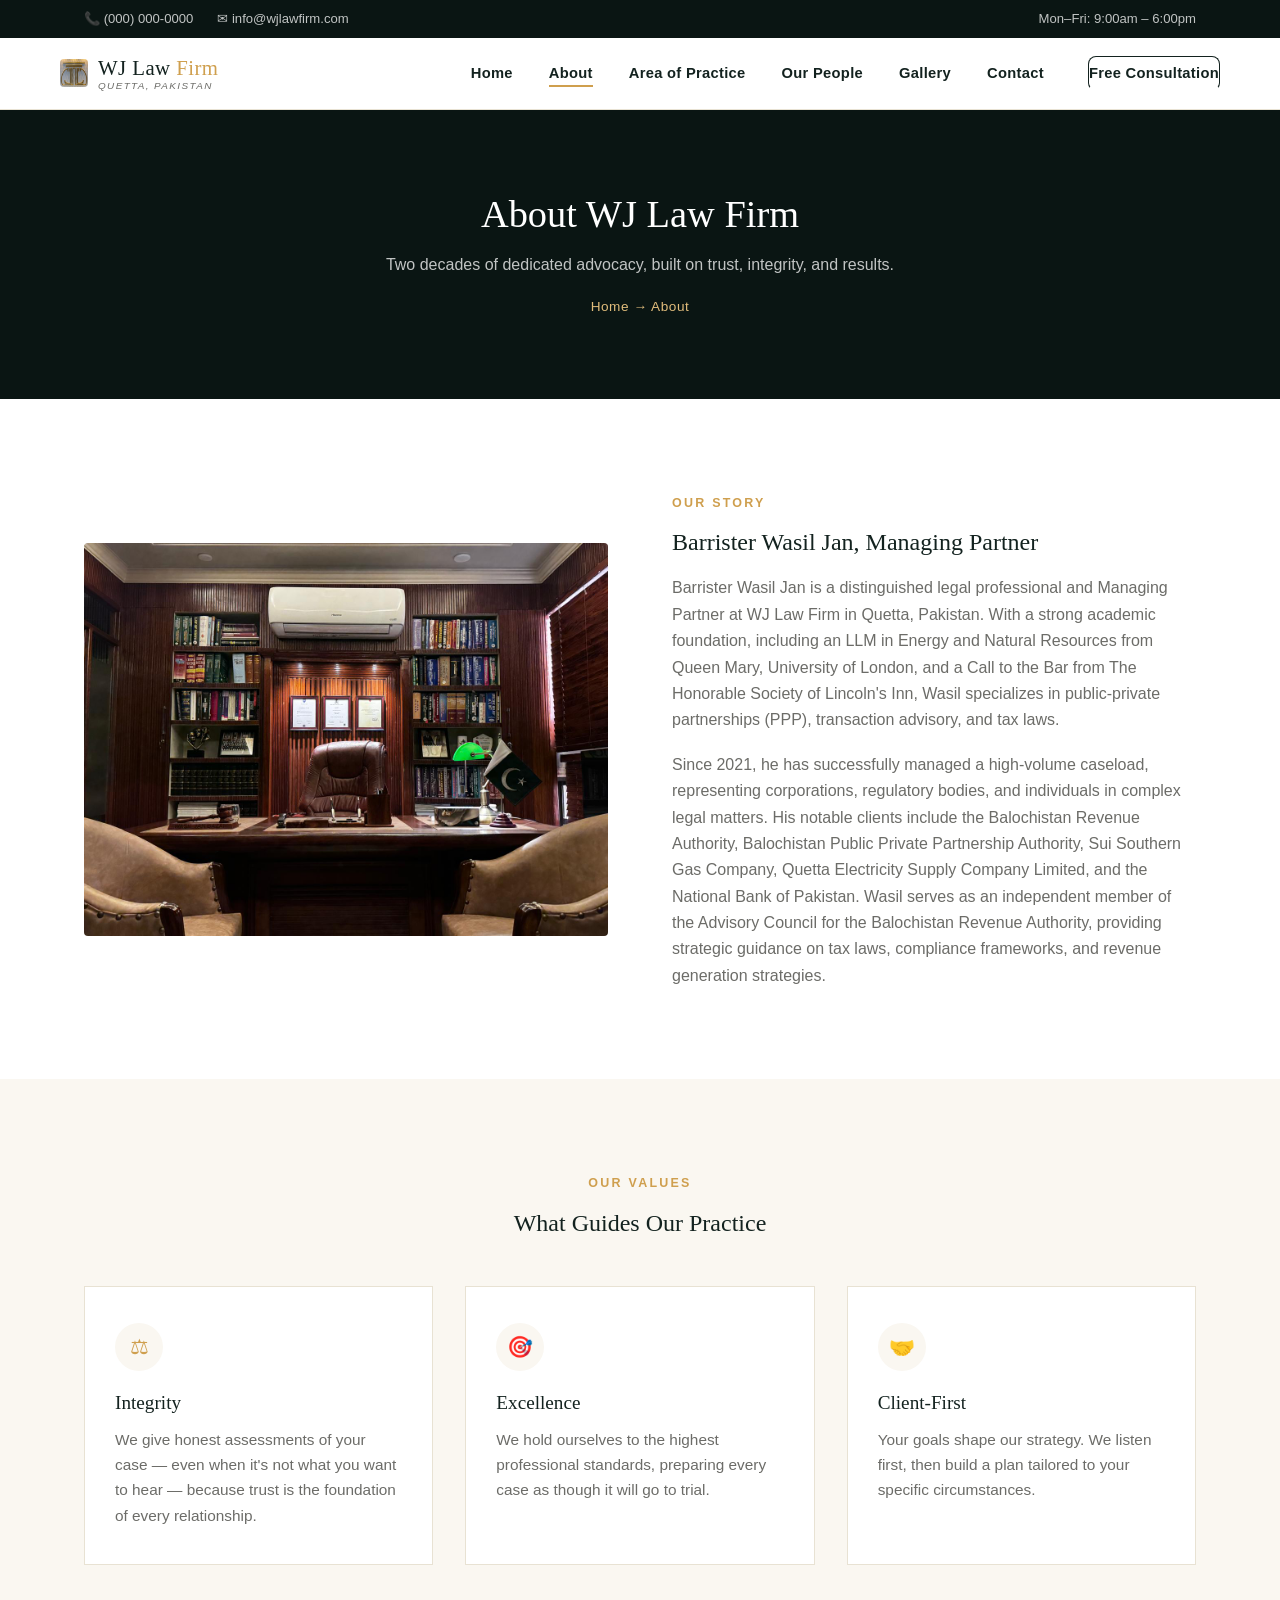
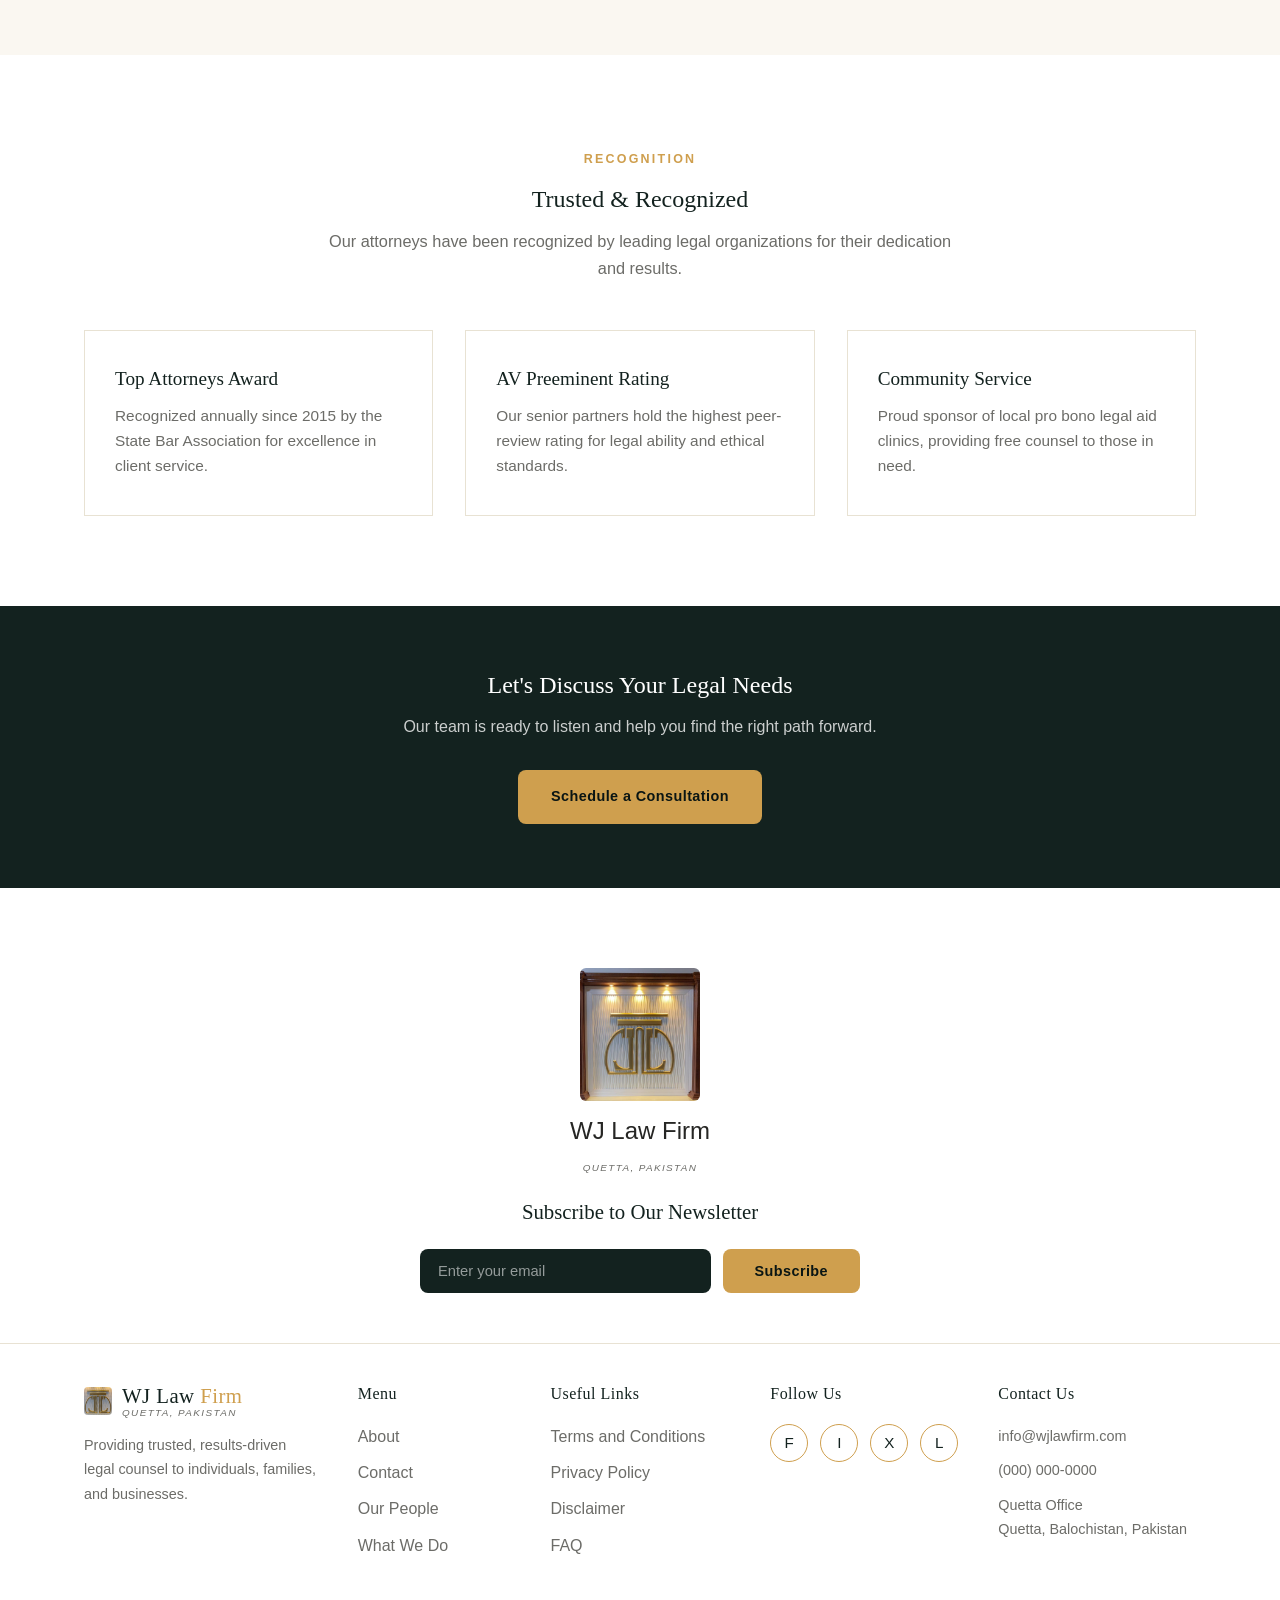
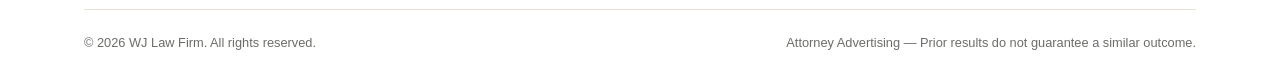
==== about.html @ 024062db "Restructure site into Home, Area of Practice, Our People, About, Contact, Gallery Renames practice-a" ====
<!DOCTYPE html>
<html lang="en">
<head>
<meta charset="UTF-8">
<meta name="viewport" content="width=device-width, initial-scale=1.0">
<title>About Us | WJ Law Firm</title>
<meta name="description" content="Learn about WJ Law Firm's history, mission, and the values that guide our legal practice.">
<link rel="stylesheet" href="css/styles.css">
</head>
<body>

<div class="topbar">
  <div class="container">
    <div class="topbar-contact">
      <a href="tel:+10000000000">&#128222; (000) 000-0000</a>
      <a href="mailto:info@wjlawfirm.com">&#9993; info@wjlawfirm.com</a>
    </div>
    <div>Mon&ndash;Fri: 9:00am &ndash; 6:00pm</div>
  </div>
</div>

<header class="site-header">
  <nav class="nav container">
    <a href="index.html" class="logo"><img src="images/logo-mark.jpg" alt="WJ Law Firm" class="logo-icon" style="border-radius:4px;object-fit:cover;"><span class="logo-text"><span class="logo-name">WJ Law<span class="accent"> Firm</span></span><span class="logo-tagline">Quetta, Pakistan</span></span></a>
    <ul class="nav-links">
      <li><a href="index.html">Home</a></li>
      <li><a href="about.html" class="active">About</a></li>
      <li><a href="area-of-practice.html">Area of Practice</a></li>
      <li><a href="our-people.html">Our People</a></li>
      <li><a href="gallery.html">Gallery</a></li>
      <li><a href="contact.html">Contact</a></li>
      <li class="nav-cta"><a href="contact.html" class="btn btn-outline-dark">Free Consultation</a></li>
    </ul>
    <button class="nav-toggle" aria-label="Toggle navigation">
      <span></span><span></span><span></span>
    </button>
  </nav>
</header>

<section class="page-hero">
  <div class="container">
    <h1>About WJ Law Firm</h1>
    <p>Two decades of dedicated advocacy, built on trust, integrity, and results.</p>
    <div class="breadcrumb">Home &rarr; About</div>
  </div>
</section>

<section class="section">
  <div class="container split">
    <div>
      <img src="images/office.jpg" alt="WJ Law Firm office" style="width:100%;aspect-ratio:4/3;object-fit:cover;border-radius:4px;">
    </div>
    <div>
      <span class="eyebrow">Our Story</span>
      <h2>Barrister Wasil Jan, Managing Partner</h2>
      <p style="margin: 18px 0; color: var(--color-text-light);">
        Barrister Wasil Jan is a distinguished legal professional and Managing Partner at WJ Law Firm
        in Quetta, Pakistan. With a strong academic foundation, including an LLM in Energy and Natural
        Resources from Queen Mary, University of London, and a Call to the Bar from The Honorable Society
        of Lincoln's Inn, Wasil specializes in public-private partnerships (PPP), transaction advisory,
        and tax laws.
      </p>
      <p style="color: var(--color-text-light);">
        Since 2021, he has successfully managed a high-volume caseload, representing corporations,
        regulatory bodies, and individuals in complex legal matters. His notable clients include the
        Balochistan Revenue Authority, Balochistan Public Private Partnership Authority, Sui Southern
        Gas Company, Quetta Electricity Supply Company Limited, and the National Bank of Pakistan.
        Wasil serves as an independent member of the Advisory Council for the Balochistan Revenue
        Authority, providing strategic guidance on tax laws, compliance frameworks, and revenue
        generation strategies.
      </p>
    </div>
  </div>
</section>

<section class="section section-alt">
  <div class="container">
    <div class="section-header center">
      <span class="eyebrow">Our Values</span>
      <h2>What Guides Our Practice</h2>
    </div>
    <div class="grid grid-3">
      <div class="card">
        <div class="icon">&#9878;</div>
        <h3>Integrity</h3>
        <p>We give honest assessments of your case &mdash; even when it's not what you want to hear &mdash; because trust is the foundation of every relationship.</p>
      </div>
      <div class="card">
        <div class="icon">&#127919;</div>
        <h3>Excellence</h3>
        <p>We hold ourselves to the highest professional standards, preparing every case as though it will go to trial.</p>
      </div>
      <div class="card">
        <div class="icon">&#129309;</div>
        <h3>Client-First</h3>
        <p>Your goals shape our strategy. We listen first, then build a plan tailored to your specific circumstances.</p>
      </div>
    </div>
  </div>
</section>

<section class="section">
  <div class="container">
    <div class="section-header center">
      <span class="eyebrow">Recognition</span>
      <h2>Trusted &amp; Recognized</h2>
      <p>Our attorneys have been recognized by leading legal organizations for their dedication and results.</p>
    </div>
    <div class="grid grid-3">
      <div class="card">
        <h3>Top Attorneys Award</h3>
        <p>Recognized annually since 2015 by the State Bar Association for excellence in client service.</p>
      </div>
      <div class="card">
        <h3>AV Preeminent Rating</h3>
        <p>Our senior partners hold the highest peer-review rating for legal ability and ethical standards.</p>
      </div>
      <div class="card">
        <h3>Community Service</h3>
        <p>Proud sponsor of local pro bono legal aid clinics, providing free counsel to those in need.</p>
      </div>
    </div>
  </div>
</section>

<section class="cta-banner">
  <div class="container">
    <h2>Let's Discuss Your Legal Needs</h2>
    <p>Our team is ready to listen and help you find the right path forward.</p>
    <a href="contact.html" class="btn btn-primary">Schedule a Consultation</a>
  </div>
</section>

<section class="footer-newsletter">
  <div class="container">
    <div class="logo-lg">
      <img src="images/logo-full.jpg" alt="WJ Law Firm" style="width:120px;height:auto;border-radius:6px;">
      <span class="logo-name" style="font-size:1.5rem;">WJ Law<span class="accent"> Firm</span></span>
      <span class="logo-tagline">Quetta, Pakistan</span>
    </div>
    <h3>Subscribe to Our Newsletter</h3>
    <form class="newsletter-form">
      <input type="email" placeholder="Enter your email" required>
      <button type="submit" class="btn btn-primary">Subscribe</button>
    </form>
  </div>
</section>

<footer class="site-footer">
  <div class="container">
    <div class="footer-grid">
      <div>
        <a href="index.html" class="logo"><img src="images/logo-mark.jpg" alt="WJ Law Firm" class="logo-icon" style="border-radius:4px;object-fit:cover;"><span class="logo-text"><span class="logo-name">WJ Law<span class="accent"> Firm</span></span><span class="logo-tagline">Quetta, Pakistan</span></span></a>
        <p>Providing trusted, results-driven legal counsel to individuals, families, and businesses.</p>
      </div>
      <div>
        <h4>Menu</h4>
        <ul>
          <li><a href="about.html">About</a></li>
          <li><a href="contact.html">Contact</a></li>
          <li><a href="our-people.html">Our People</a></li>
          <li><a href="area-of-practice.html">What We Do</a></li>
        </ul>
      </div>
      <div>
        <h4>Useful Links</h4>
        <ul>
          <li><a href="terms.html">Terms and Conditions</a></li>
          <li><a href="privacy.html">Privacy Policy</a></li>
          <li><a href="disclaimer.html">Disclaimer</a></li>
          <li><a href="faq.html">FAQ</a></li>
        </ul>
      </div>
      <div>
        <h4>Follow Us</h4>
        <div class="social-links">
          <a href="#" aria-label="Facebook">F</a>
          <a href="#" aria-label="Instagram">I</a>
          <a href="#" aria-label="Twitter">X</a>
          <a href="#" aria-label="LinkedIn">L</a>
        </div>
      </div>
      <div>
        <h4>Contact Us</h4>
        <p>info@wjlawfirm.com</p>
        <p style="margin-top: 10px;">(000) 000-0000</p>
        <p style="margin-top: 10px;">Quetta Office<br>Quetta, Balochistan, Pakistan</p>
      </div>
    </div>
    <div class="footer-bottom">
      <div>&copy; 2026 WJ Law Firm. All rights reserved.</div>
      <div>Attorney Advertising &mdash; Prior results do not guarantee a similar outcome.</div>
    </div>
  </div>
</footer>

<script src="js/script.js"></script>
</body>
</html>
---- css/styles.css ----
/* ===== THEWJ Law Firm — Stylesheet ===== */

:root {
  --color-navy: #13221f;
  --color-navy-dark: #0a1513;
  --color-gold: #cf9f4e;
  --color-gold-light: #e2bd7c;
  --color-cream: #faf7f1;
  --color-white: #ffffff;
  --color-text: #262624;
  --color-text-light: #6c6c68;
  --color-border: #e8e2d3;
  --font-heading: Georgia, 'Times New Roman', Times, serif;
  --font-body: 'Helvetica Neue', Arial, sans-serif;
  --max-width: 1160px;
  --radius: 8px;
  --transition: 0.25s ease;
}

* {
  box-sizing: border-box;
  margin: 0;
  padding: 0;
}

html {
  scroll-behavior: smooth;
}

body {
  font-family: var(--font-body);
  color: var(--color-text);
  background: var(--color-white);
  line-height: 1.65;
  -webkit-font-smoothing: antialiased;
}

img {
  max-width: 100%;
  display: block;
}

a {
  color: inherit;
  text-decoration: none;
}

ul {
  list-style: none;
}

.container {
  max-width: var(--max-width);
  margin: 0 auto;
  padding: 0 24px;
}

h1, h2, h3, h4 {
  font-family: var(--font-heading);
  font-weight: 400;
  color: var(--color-navy);
  line-height: 1.25;
}

.eyebrow {
  display: inline-block;
  font-size: 0.78rem;
  letter-spacing: 0.18em;
  text-transform: uppercase;
  color: var(--color-gold);
  font-weight: 700;
  margin-bottom: 14px;
}

.section {
  padding: 90px 0;
}

.section-alt {
  background: var(--color-cream);
}

.section-header {
  max-width: 640px;
  margin: 0 0 48px;
}

.section-header.center {
  margin-left: auto;
  margin-right: auto;
  text-align: center;
}

.section-header p {
  color: var(--color-text-light);
  margin-top: 14px;
  font-size: 1.02rem;
}

/* ===== Buttons ===== */

.btn {
  display: inline-block;
  padding: 14px 32px;
  border: 1px solid transparent;
  border-radius: var(--radius);
  font-size: 0.9rem;
  letter-spacing: 0.03em;
  font-weight: 700;
  cursor: pointer;
  transition: background var(--transition), color var(--transition), border-color var(--transition);
}

.btn-primary {
  background: var(--color-gold);
  color: var(--color-navy-dark);
}

.btn-primary:hover {
  background: var(--color-gold-light);
}

.btn-soft {
  background: var(--color-gold);
  color: var(--color-navy-dark);
  text-decoration: underline;
  text-underline-offset: 3px;
}

.btn-soft:hover {
  background: var(--color-gold-light);
}

.btn-outline {
  background: transparent;
  border-color: rgba(255, 255, 255, 0.5);
  color: var(--color-white);
}

.btn-outline:hover {
  background: rgba(255, 255, 255, 0.12);
}

.btn-outline-dark {
  background: transparent;
  border-color: var(--color-navy);
  color: var(--color-navy);
}

.btn-outline-dark:hover {
  background: var(--color-navy);
  color: var(--color-white);
}

/* ===== Top bar ===== */

.topbar {
  background: var(--color-navy-dark);
  color: rgba(255, 255, 255, 0.75);
  font-size: 0.82rem;
}

.topbar .container {
  display: flex;
  justify-content: space-between;
  align-items: center;
  padding-top: 8px;
  padding-bottom: 8px;
  flex-wrap: wrap;
  gap: 8px;
}

.topbar-contact {
  display: flex;
  gap: 24px;
}

.topbar-contact a:hover {
  color: var(--color-gold-light);
}

/* ===== Header / Nav ===== */

.site-header {
  background: var(--color-white);
  border-bottom: 1px solid var(--color-border);
  position: sticky;
  top: 0;
  z-index: 100;
}

.nav {
  display: flex;
  align-items: center;
  justify-content: space-between;
  padding: 18px 0;
}

.logo {
  display: inline-flex;
  align-items: center;
  gap: 10px;
  font-family: var(--font-heading);
  font-size: 1.4rem;
  color: var(--color-navy);
  letter-spacing: 0.02em;
}

.logo .accent {
  color: var(--color-gold);
}

.logo-icon {
  width: 28px;
  height: 28px;
  flex-shrink: 0;
  color: var(--color-gold);
}

.logo-text {
  display: flex;
  flex-direction: column;
  line-height: 1.15;
}

.logo-name {
  font-size: 1.3rem;
}

.logo-tagline {
  font-family: var(--font-body);
  font-size: 0.62rem;
  letter-spacing: 0.14em;
  text-transform: uppercase;
  color: var(--color-text-light);
  font-style: italic;
}

.logo-lg {
  display: inline-flex;
  flex-direction: column;
  align-items: center;
  gap: 10px;
  text-align: center;
}

.logo-lg .logo-icon {
  width: 52px;
  height: 52px;
}

.logo-lg .logo-text {
  align-items: center;
}

.nav-links {
  display: flex;
  gap: 36px;
  align-items: center;
}

.nav-links a {
  font-size: 0.92rem;
  font-weight: 600;
  color: var(--color-navy);
  letter-spacing: 0.02em;
  padding: 4px 0;
  border-bottom: 2px solid transparent;
  transition: border-color var(--transition), color var(--transition);
}

.nav-links a:hover,
.nav-links a.active {
  border-color: var(--color-gold);
}

.nav-cta {
  margin-left: 8px;
}

.nav-toggle {
  display: none;
  flex-direction: column;
  justify-content: center;
  gap: 5px;
  background: none;
  border: 1.5px solid var(--color-gold);
  border-radius: 6px;
  cursor: pointer;
  padding: 10px 12px;
}

.nav-toggle span {
  width: 22px;
  height: 2px;
  background: var(--color-gold);
}

/* ===== Hero ===== */

.hero {
  background: linear-gradient(rgba(10, 21, 19, 0.72), rgba(10, 21, 19, 0.8)),
    url('../images/office.jpg');
  background-size: cover;
  background-position: center;
  color: var(--color-white);
  padding: 150px 0 130px;
  text-align: center;
}

.hero .container {
  display: flex;
  flex-direction: column;
  align-items: center;
}

.hero .eyebrow {
  color: var(--color-gold-light);
}

.hero h1 {
  color: var(--color-white);
  font-family: var(--font-heading);
  font-style: italic;
  font-weight: 400;
  font-size: 2.6rem;
  max-width: 640px;
  margin-bottom: 30px;
}

.hero p {
  max-width: 560px;
  font-size: 1.1rem;
  color: rgba(255, 255, 255, 0.82);
  margin-bottom: 36px;
}

.hero-actions {
  display: flex;
  gap: 18px;
  flex-wrap: wrap;
  justify-content: center;
}

.page-hero {
  background: var(--color-navy-dark);
  color: var(--color-white);
  padding: 80px 0;
  text-align: center;
}

.page-hero h1 {
  color: var(--color-white);
  font-size: 2.4rem;
}

.page-hero p {
  color: rgba(255, 255, 255, 0.75);
  max-width: 600px;
  margin: 14px auto 0;
}

.breadcrumb {
  margin-top: 18px;
  font-size: 0.85rem;
  color: var(--color-gold-light);
  letter-spacing: 0.04em;
}

/* ===== Stats strip ===== */

.stats {
  background: var(--color-navy);
  color: var(--color-white);
  padding: 48px 0;
}

.stats-grid {
  display: grid;
  grid-template-columns: repeat(4, 1fr);
  gap: 24px;
  text-align: center;
}

.stats-grid .num {
  font-family: var(--font-heading);
  font-size: 2.4rem;
  color: var(--color-gold-light);
}

.stats-grid .label {
  margin-top: 6px;
  font-size: 0.85rem;
  letter-spacing: 0.05em;
  text-transform: uppercase;
  color: rgba(255, 255, 255, 0.7);
}

/* ===== Cards / grids ===== */

.grid {
  display: grid;
  gap: 32px;
}

.grid-3 {
  grid-template-columns: repeat(3, 1fr);
}

.grid-2 {
  grid-template-columns: repeat(2, 1fr);
}

.card {
  background: var(--color-white);
  border: 1px solid var(--color-border);
  padding: 36px 30px;
  transition: box-shadow var(--transition), transform var(--transition);
}

.card:hover {
  box-shadow: 0 16px 32px rgba(15, 37, 64, 0.08);
  transform: translateY(-4px);
}

.card .icon {
  width: 48px;
  height: 48px;
  border-radius: 50%;
  background: var(--color-cream);
  color: var(--color-gold);
  display: flex;
  align-items: center;
  justify-content: center;
  font-size: 1.3rem;
  margin-bottom: 20px;
  font-family: var(--font-heading);
}

.card h3 {
  font-size: 1.2rem;
  margin-bottom: 12px;
}

.card p {
  color: var(--color-text-light);
  font-size: 0.96rem;
}

.card a.more {
  display: inline-block;
  margin-top: 16px;
  font-size: 0.85rem;
  font-weight: 700;
  color: var(--color-navy);
  letter-spacing: 0.03em;
  border-bottom: 1px solid var(--color-gold);
}

/* ===== About split ===== */

.split {
  display: grid;
  grid-template-columns: 1fr 1fr;
  gap: 64px;
  align-items: center;
}

.split img,
.image-placeholder {
  border-radius: 4px;
}

.image-placeholder {
  width: 100%;
  aspect-ratio: 4 / 3;
  background: linear-gradient(135deg, var(--color-navy), var(--color-navy-dark));
  display: flex;
  align-items: center;
  justify-content: center;
  color: var(--color-gold-light);
  font-family: var(--font-heading);
  font-size: 1.1rem;
  letter-spacing: 0.04em;
  text-align: center;
  padding: 20px;
}

.split .eyebrow {
  color: var(--color-gold);
}

.checklist li {
  position: relative;
  padding-left: 28px;
  margin-bottom: 12px;
  color: var(--color-text);
}

.checklist li::before {
  content: "\2713";
  position: absolute;
  left: 0;
  color: var(--color-gold);
  font-weight: 700;
}

/* ===== Attorneys ===== */

.attorney-card {
  text-align: center;
}

.attorney-photo {
  width: 100%;
  aspect-ratio: 3 / 4;
  background: linear-gradient(160deg, var(--color-cream), #ece5d8);
  display: flex;
  align-items: center;
  justify-content: center;
  color: var(--color-navy);
  font-family: var(--font-heading);
  font-size: 2.4rem;
  margin-bottom: 20px;
  border: 1px solid var(--color-border);
}

.attorney-card h3 {
  font-size: 1.15rem;
  margin-bottom: 4px;
}

.attorney-role {
  color: var(--color-gold);
  font-size: 0.85rem;
  letter-spacing: 0.05em;
  text-transform: uppercase;
  font-weight: 700;
  margin-bottom: 14px;
}

.attorney-card p.bio {
  color: var(--color-text-light);
  font-size: 0.92rem;
}

/* ===== Testimonials ===== */

.testimonial {
  background: var(--color-white);
  border-left: 3px solid var(--color-gold);
  padding: 30px 34px;
}

.testimonial p.quote {
  font-family: var(--font-heading);
  font-style: italic;
  font-size: 1.08rem;
  color: var(--color-navy);
  margin-bottom: 18px;
}

.testimonial .name {
  font-weight: 700;
  font-size: 0.9rem;
}

.testimonial .role {
  color: var(--color-text-light);
  font-size: 0.82rem;
}

/* ===== CTA banner ===== */

.cta-banner {
  background: var(--color-navy);
  color: var(--color-white);
  padding: 64px 0;
  text-align: center;
}

.cta-banner h2 {
  color: var(--color-white);
  margin-bottom: 14px;
}

.cta-banner p {
  color: rgba(255, 255, 255, 0.78);
  max-width: 560px;
  margin: 0 auto 30px;
}

/* ===== Practice area detail rows ===== */

.practice-row {
  display: grid;
  grid-template-columns: 1fr 1fr;
  gap: 56px;
  align-items: center;
  padding: 56px 0;
  border-bottom: 1px solid var(--color-border);
}

.practice-row:last-child {
  border-bottom: none;
}

.practice-row:nth-child(even) .image-placeholder {
  order: 2;
}

.practice-row .num-tag {
  font-family: var(--font-heading);
  color: var(--color-gold);
  font-size: 1.1rem;
  margin-bottom: 10px;
  display: block;
}

/* ===== Contact page ===== */

.contact-grid {
  display: grid;
  grid-template-columns: 1.1fr 0.9fr;
  gap: 56px;
}

.contact-info-card {
  background: var(--color-cream);
  padding: 40px;
  border: 1px solid var(--color-border);
}

.contact-info-card h3 {
  font-size: 1.05rem;
  margin: 26px 0 6px;
}

.contact-info-card h3:first-child {
  margin-top: 0;
}

.contact-info-card p {
  color: var(--color-text-light);
  font-size: 0.95rem;
}

.form-group {
  margin-bottom: 22px;
}

.form-group label {
  display: block;
  font-size: 0.85rem;
  font-weight: 700;
  margin-bottom: 8px;
  color: var(--color-navy);
}

.form-group input,
.form-group select,
.form-group textarea {
  width: 100%;
  padding: 13px 14px;
  border: 1px solid var(--color-border);
  font-family: var(--font-body);
  font-size: 0.95rem;
  background: var(--color-white);
  transition: border-color var(--transition);
}

.form-group input:focus,
.form-group select:focus,
.form-group textarea:focus {
  outline: none;
  border-color: var(--color-gold);
}

.form-row {
  display: grid;
  grid-template-columns: 1fr 1fr;
  gap: 20px;
}

.form-note {
  font-size: 0.82rem;
  color: var(--color-text-light);
  margin-top: 10px;
}

.map-placeholder {
  height: 320px;
  background: repeating-linear-gradient(
    45deg,
    var(--color-cream),
    var(--color-cream) 10px,
    #efe9dd 10px,
    #efe9dd 20px
  );
  display: flex;
  align-items: center;
  justify-content: center;
  color: var(--color-text-light);
  font-size: 0.9rem;
  border: 1px solid var(--color-border);
  margin-top: 40px;
}

/* ===== FAQ ===== */

.faq-item {
  border-bottom: 1px solid var(--color-border);
  padding: 22px 0;
}

.faq-item h3 {
  font-size: 1.05rem;
  margin-bottom: 10px;
}

.faq-item p {
  color: var(--color-text-light);
  font-size: 0.95rem;
}

/* ===== Footer ===== */

.footer-newsletter {
  background: var(--color-white);
  padding: 80px 0 50px;
  text-align: center;
}

.footer-newsletter h3 {
  font-size: 1.3rem;
  margin: 22px 0 24px;
}

.newsletter-form {
  display: flex;
  gap: 12px;
  max-width: 440px;
  margin: 0 auto;
  flex-wrap: wrap;
}

.newsletter-form input {
  flex: 1;
  min-width: 200px;
  padding: 14px 18px;
  border: none;
  border-radius: var(--radius);
  background: var(--color-navy);
  color: var(--color-white);
  font-family: var(--font-body);
  font-size: 0.92rem;
}

.newsletter-form input::placeholder {
  color: rgba(255, 255, 255, 0.55);
}

.newsletter-form button {
  border: none;
}

.site-footer {
  background: var(--color-white);
  color: var(--color-text-light);
  padding: 40px 0 24px;
  border-top: 1px solid var(--color-border);
}

.social-links {
  display: flex;
  gap: 12px;
}

.social-links a {
  width: 38px;
  height: 38px;
  border-radius: 50%;
  border: 1.5px solid var(--color-gold);
  color: var(--color-navy);
  display: flex;
  align-items: center;
  justify-content: center;
  font-size: 0.95rem;
  transition: background var(--transition), color var(--transition);
}

.social-links a:hover {
  background: var(--color-gold);
  color: var(--color-white);
}

.gallery-grid {
  display: grid;
  grid-template-columns: repeat(3, 1fr);
  gap: 20px;
}

.gallery-item {
  aspect-ratio: 4 / 3;
  overflow: hidden;
  border-radius: var(--radius);
  border: 1px solid var(--color-border);
}

.gallery-item img {
  width: 100%;
  height: 100%;
  object-fit: cover;
  transition: transform var(--transition);
}

.gallery-item:hover img {
  transform: scale(1.05);
}

.footer-grid {
  display: grid;
  grid-template-columns: 1.3fr 0.85fr 1fr 0.85fr 1.1fr;
  gap: 40px;
  padding-bottom: 40px;
}

.footer-grid h4 {
  color: var(--color-navy);
  font-size: 1rem;
  margin-bottom: 20px;
  letter-spacing: 0.03em;
}

.footer-grid .logo {
  color: var(--color-navy);
  margin-bottom: 14px;
  display: inline-flex;
}

.footer-grid p {
  font-size: 0.9rem;
  line-height: 1.7;
}

.footer-grid ul li {
  margin-bottom: 10px;
}

.footer-grid ul li a:hover {
  color: var(--color-gold);
}

.footer-bottom {
  border-top: 1px solid var(--color-border);
  padding-top: 22px;
  display: flex;
  justify-content: space-between;
  flex-wrap: wrap;
  gap: 10px;
  font-size: 0.8rem;
}

.footer-bottom a:hover {
  color: var(--color-gold);
}

/* ===== Responsive ===== */

@media (max-width: 900px) {
  .grid-3 {
    grid-template-columns: repeat(2, 1fr);
  }

  .split,
  .contact-grid,
  .practice-row {
    grid-template-columns: 1fr;
  }

  .practice-row:nth-child(even) .image-placeholder {
    order: 0;
  }

  .footer-grid {
    grid-template-columns: 1fr 1fr 1fr;
  }

  .gallery-grid {
    grid-template-columns: repeat(2, 1fr);
  }

  .stats-grid {
    grid-template-columns: repeat(2, 1fr);
    row-gap: 32px;
  }
}

@media (max-width: 1000px) {
  .nav-links {
    position: absolute;
    top: 100%;
    left: 0;
    right: 0;
    background: var(--color-white);
    border-bottom: 1px solid var(--color-border);
    flex-direction: column;
    align-items: flex-start;
    padding: 20px 24px 26px;
    gap: 18px;
    display: none;
  }

  .nav-links.open {
    display: flex;
  }

  .nav-cta {
    margin-left: 0;
  }

  .nav-toggle {
    display: flex;
  }
}

@media (max-width: 720px) {
  .hero h1 {
    font-size: 2.15rem;
  }

  .grid-3,
  .grid-2 {
    grid-template-columns: 1fr;
  }

  .footer-grid {
    grid-template-columns: 1fr 1fr;
  }

  .gallery-grid {
    grid-template-columns: 1fr;
  }

  .form-row {
    grid-template-columns: 1fr;
  }

  .topbar-contact {
    gap: 14px;
  }

  .section {
    padding: 64px 0;
  }
}
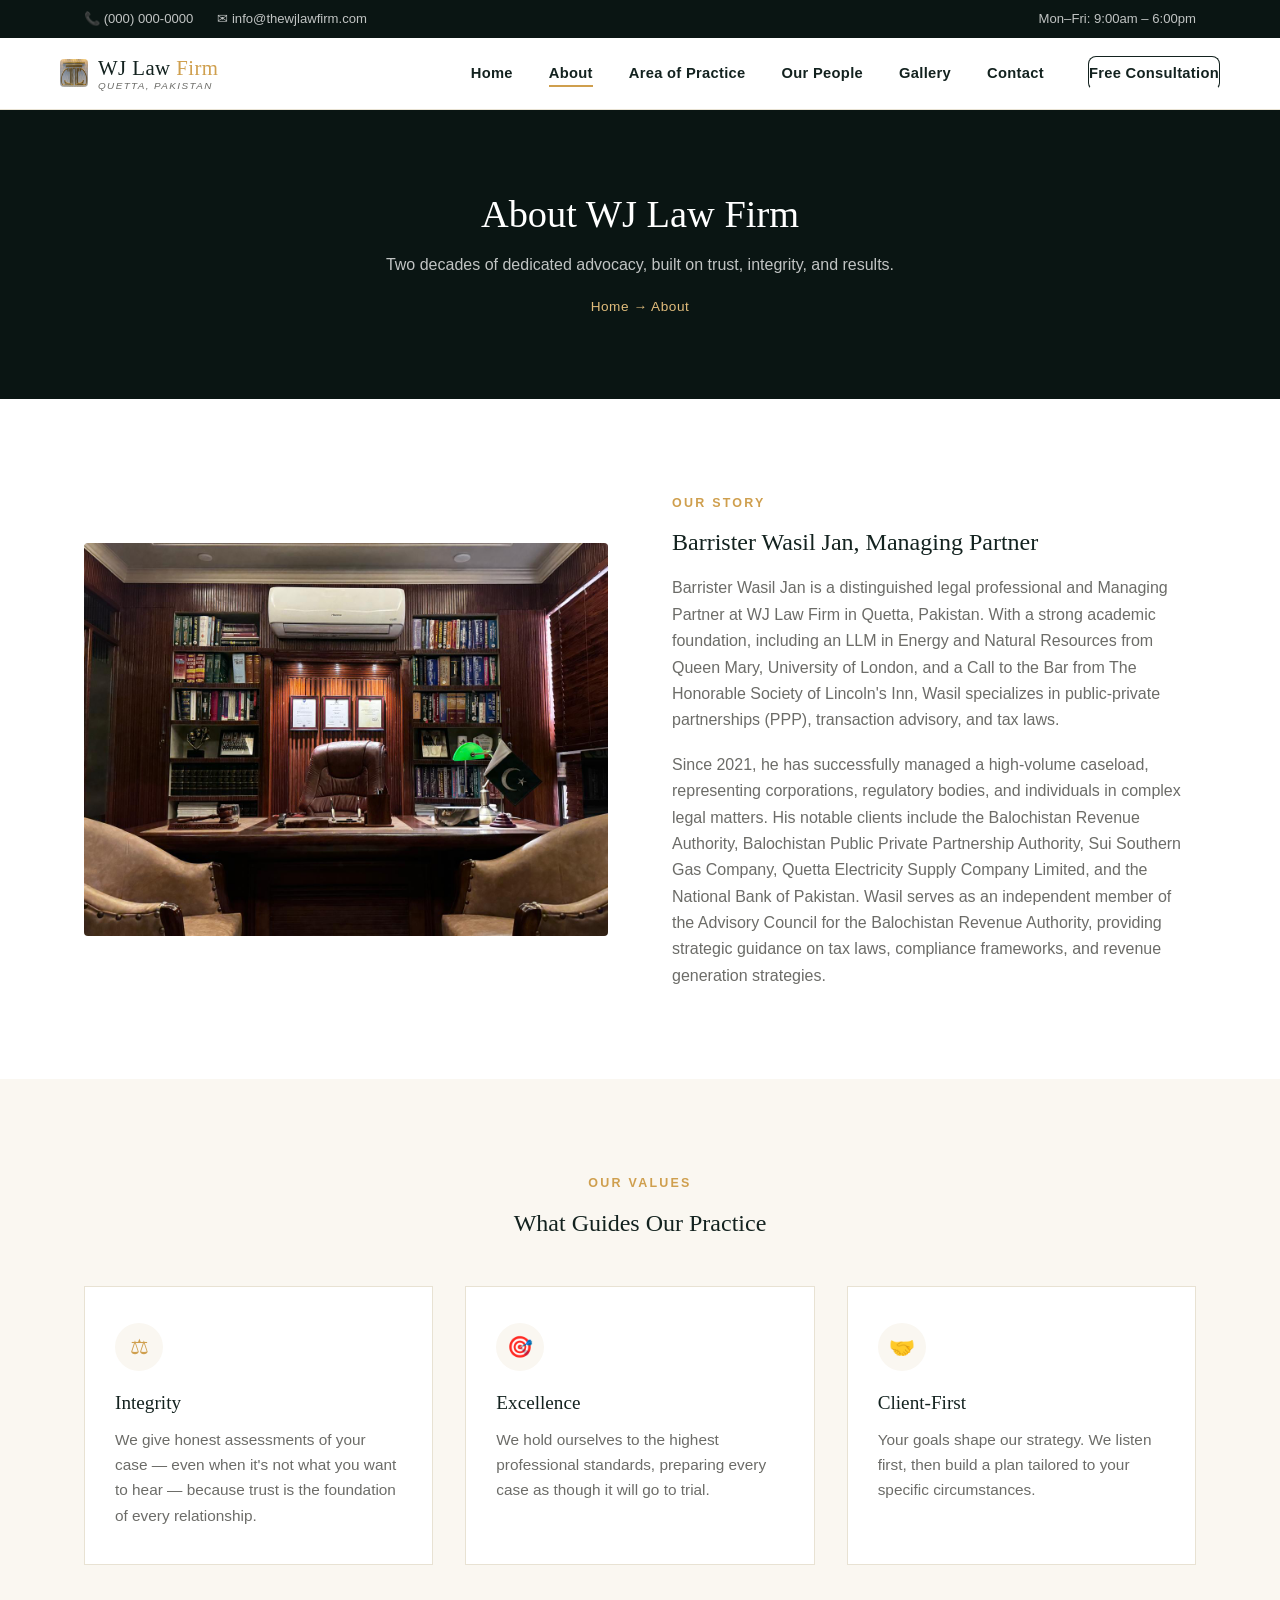
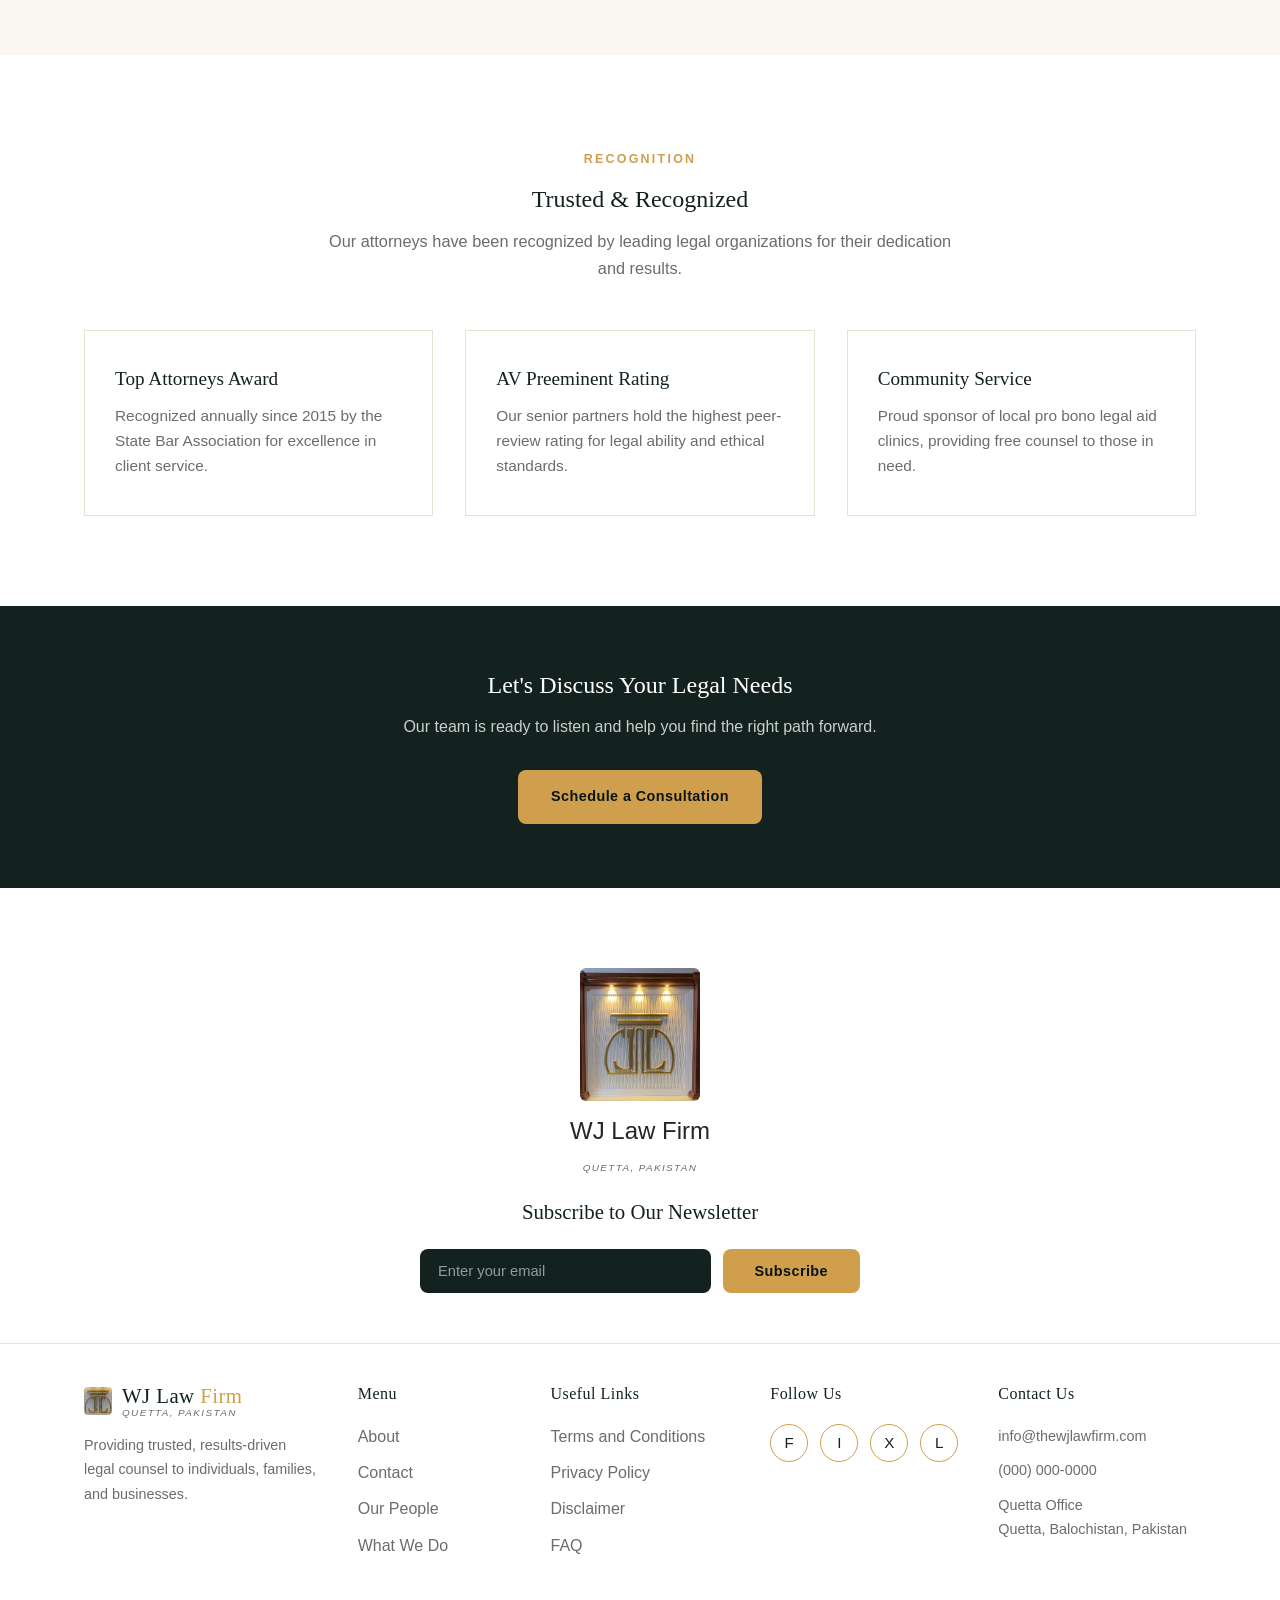
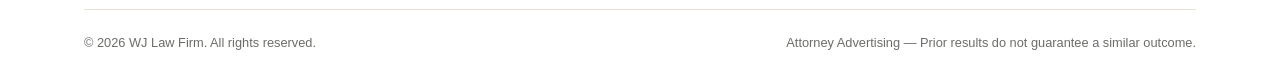
==== commit 57b9450e: "Fix email domain to match the real thewjlawfirm.com domain Updates info@wjlawfirm.com to info@thewjl" ====
--- a/about.html
+++ b/about.html
@@ -13,7 +13,7 @@
   <div class="container">
     <div class="topbar-contact">
       <a href="tel:+10000000000">&#128222; (000) 000-0000</a>
-      <a href="mailto:info@wjlawfirm.com">&#9993; info@wjlawfirm.com</a>
+      <a href="mailto:info@thewjlawfirm.com">&#9993; info@thewjlawfirm.com</a>
     </div>
     <div>Mon&ndash;Fri: 9:00am &ndash; 6:00pm</div>
   </div>
@@ -182,7 +182,7 @@
       </div>
       <div>
         <h4>Contact Us</h4>
-        <p>info@wjlawfirm.com</p>
+        <p>info@thewjlawfirm.com</p>
         <p style="margin-top: 10px;">(000) 000-0000</p>
         <p style="margin-top: 10px;">Quetta Office<br>Quetta, Balochistan, Pakistan</p>
       </div>
--- a/css/styles.css
+++ b/css/styles.css
@@ -457,6 +457,47 @@
   border-bottom: 1px solid var(--color-gold);
 }
 
+.practice-card {
+  background: var(--color-white);
+  border: 1px solid var(--color-border);
+  overflow: hidden;
+  transition: box-shadow var(--transition), transform var(--transition);
+}
+
+.practice-card:hover {
+  box-shadow: 0 16px 32px rgba(15, 37, 64, 0.08);
+  transform: translateY(-4px);
+}
+
+.practice-card-img {
+  aspect-ratio: 4 / 3;
+  background: linear-gradient(160deg, var(--color-navy), var(--color-navy-dark));
+  display: flex;
+  align-items: center;
+  justify-content: center;
+  flex-direction: column;
+  gap: 10px;
+  color: var(--color-gold-light);
+}
+
+.practice-card-img .glyph {
+  font-size: 2rem;
+}
+
+.practice-card-body {
+  padding: 24px 26px 28px;
+}
+
+.practice-card-body h3 {
+  font-size: 1.1rem;
+  margin-bottom: 10px;
+}
+
+.practice-card-body p {
+  color: var(--color-text-light);
+  font-size: 0.92rem;
+}
+
 /* ===== About split ===== */
 
 .split {
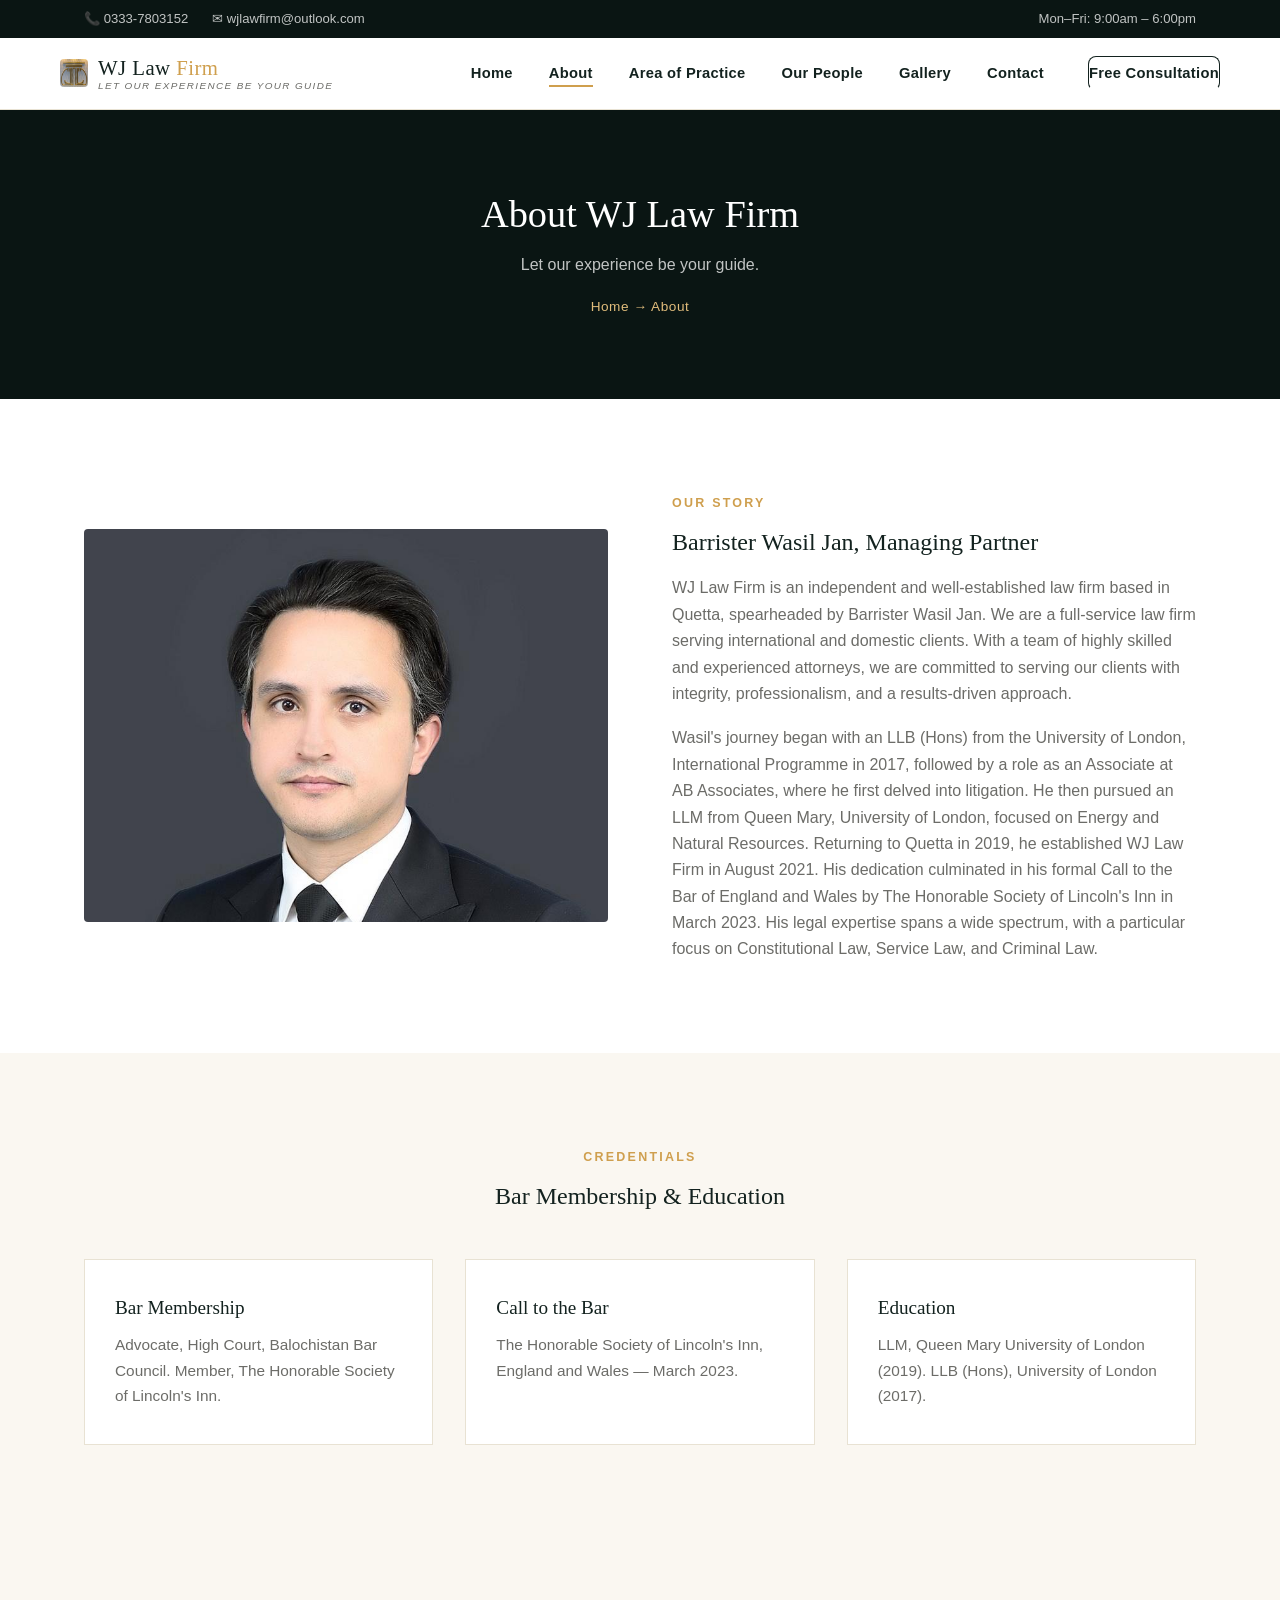
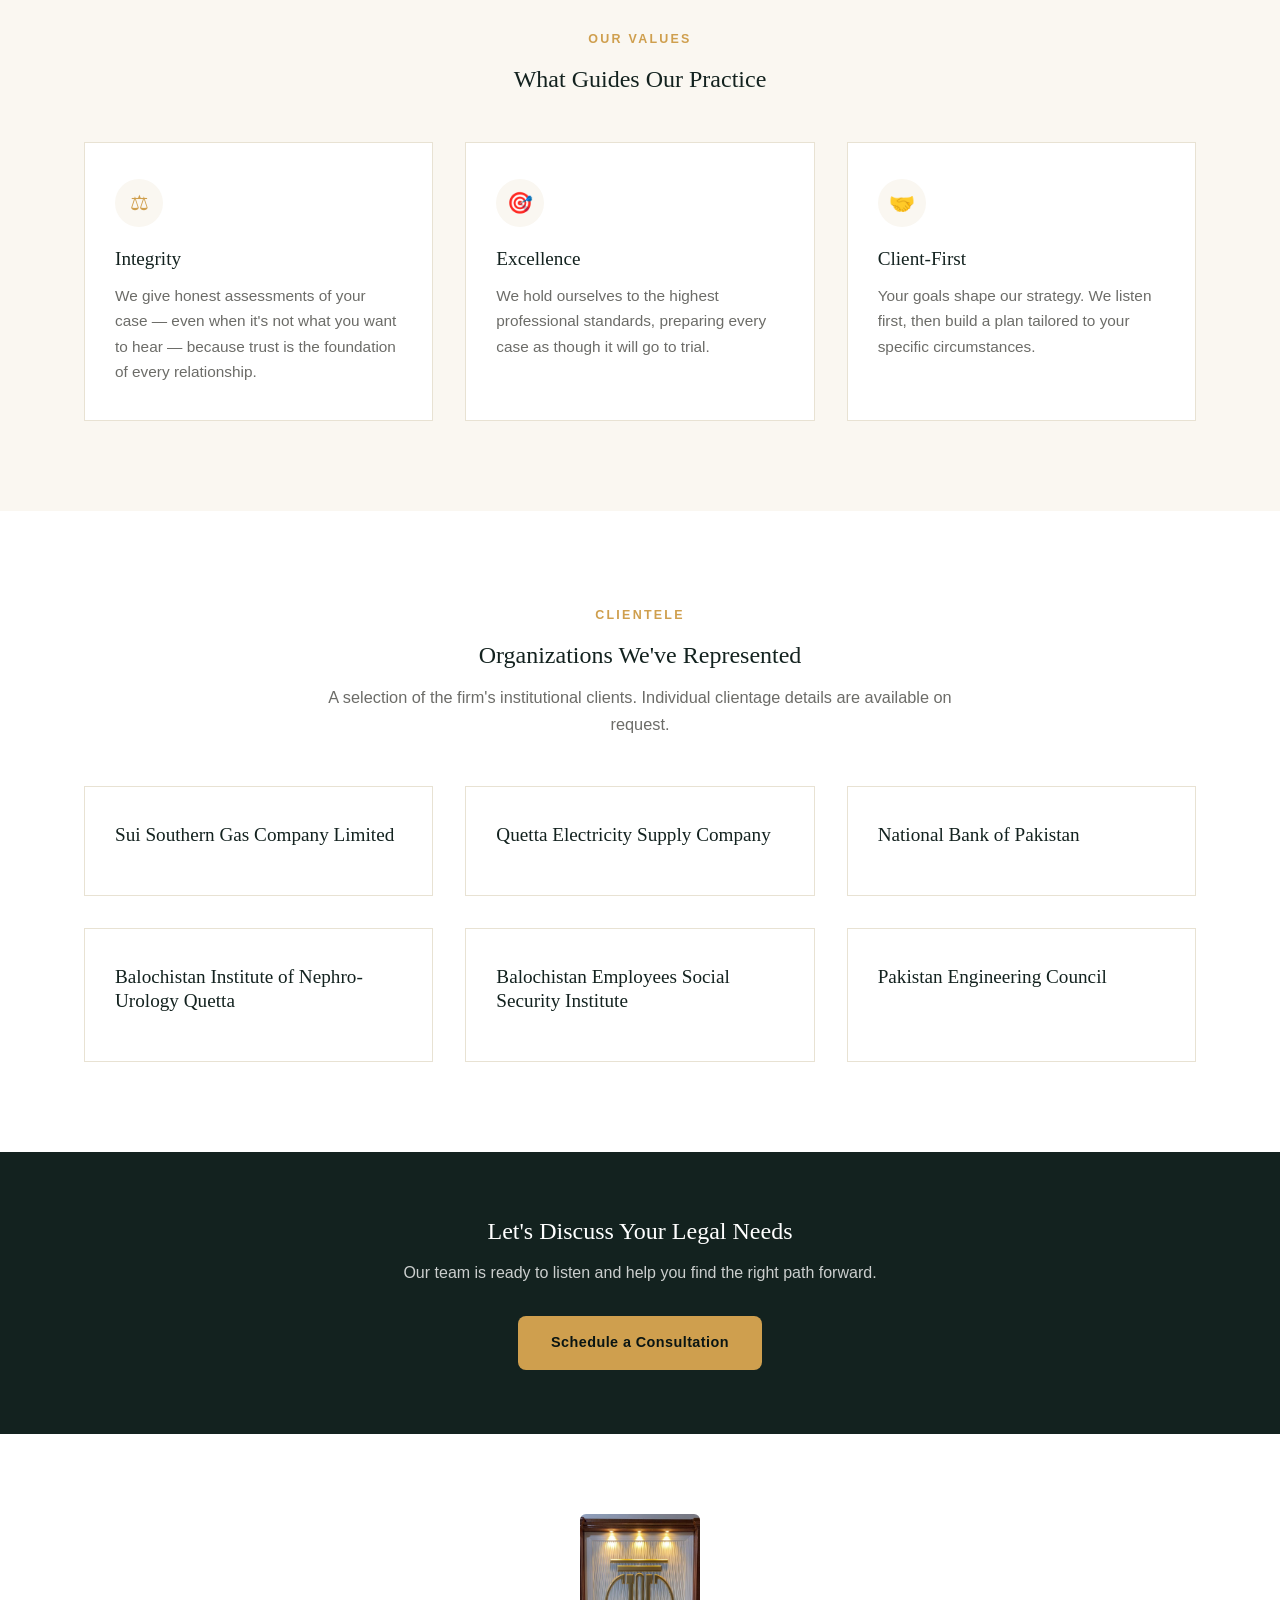
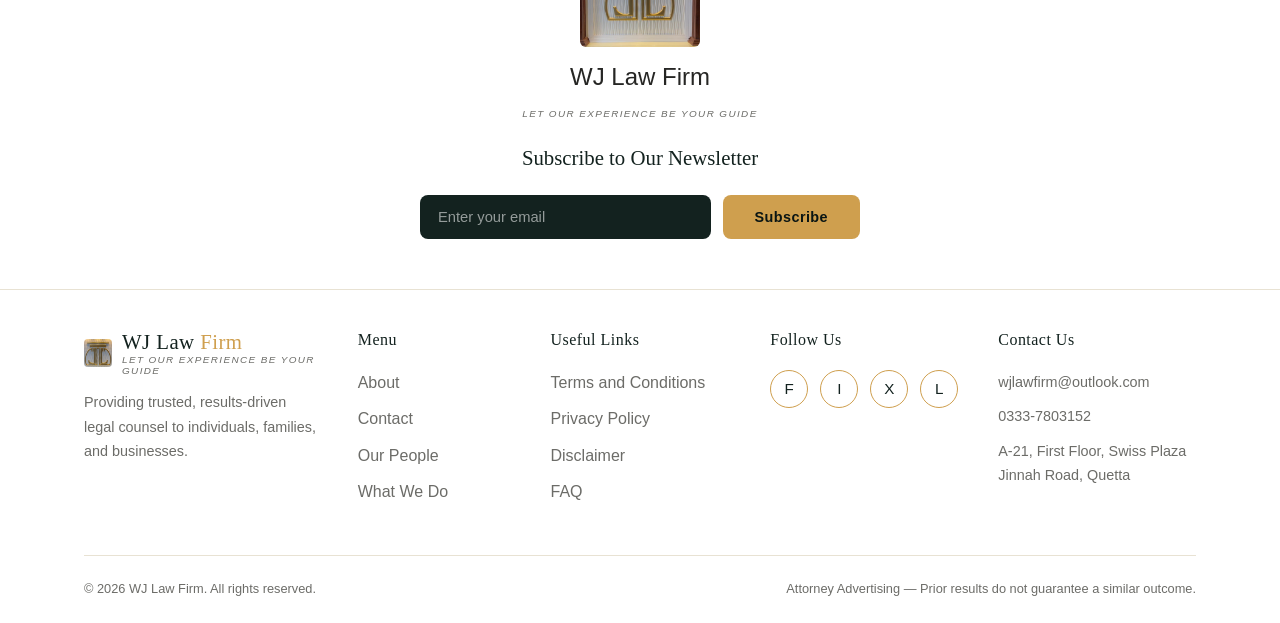
==== commit a1b74829: "Replace placeholder content with real firm profile from client Updates Barrister Wasil Jan's photo t" ====
--- a/about.html
+++ b/about.html
@@ -12,8 +12,8 @@
 <div class="topbar">
   <div class="container">
     <div class="topbar-contact">
-      <a href="tel:+10000000000">&#128222; (000) 000-0000</a>
-      <a href="mailto:info@thewjlawfirm.com">&#9993; info@thewjlawfirm.com</a>
+      <a href="tel:+923337803152">&#128222; 0333-7803152</a>
+      <a href="mailto:wjlawfirm@outlook.com">&#9993; wjlawfirm@outlook.com</a>
     </div>
     <div>Mon&ndash;Fri: 9:00am &ndash; 6:00pm</div>
   </div>
@@ -21,7 +21,7 @@
 
 <header class="site-header">
   <nav class="nav container">
-    <a href="index.html" class="logo"><img src="images/logo-mark.jpg" alt="WJ Law Firm" class="logo-icon" style="border-radius:4px;object-fit:cover;"><span class="logo-text"><span class="logo-name">WJ Law<span class="accent"> Firm</span></span><span class="logo-tagline">Quetta, Pakistan</span></span></a>
+    <a href="index.html" class="logo"><img src="images/logo-mark.jpg" alt="WJ Law Firm" class="logo-icon" style="border-radius:4px;object-fit:cover;"><span class="logo-text"><span class="logo-name">WJ Law<span class="accent"> Firm</span></span><span class="logo-tagline">Let our experience be your guide</span></span></a>
     <ul class="nav-links">
       <li><a href="index.html">Home</a></li>
       <li><a href="about.html" class="active">About</a></li>
@@ -40,7 +40,7 @@
 <section class="page-hero">
   <div class="container">
     <h1>About WJ Law Firm</h1>
-    <p>Two decades of dedicated advocacy, built on trust, integrity, and results.</p>
+    <p>Let our experience be your guide.</p>
     <div class="breadcrumb">Home &rarr; About</div>
   </div>
 </section>
@@ -48,27 +48,49 @@
 <section class="section">
   <div class="container split">
     <div>
-      <img src="images/office.jpg" alt="WJ Law Firm office" style="width:100%;aspect-ratio:4/3;object-fit:cover;border-radius:4px;">
+      <img src="images/attorney-wasil-jan.jpg" alt="Barrister Wasil Jan" style="width:100%;aspect-ratio:4/3;object-fit:cover;object-position:top;border-radius:4px;">
     </div>
     <div>
       <span class="eyebrow">Our Story</span>
       <h2>Barrister Wasil Jan, Managing Partner</h2>
       <p style="margin: 18px 0; color: var(--color-text-light);">
-        Barrister Wasil Jan is a distinguished legal professional and Managing Partner at WJ Law Firm
-        in Quetta, Pakistan. With a strong academic foundation, including an LLM in Energy and Natural
-        Resources from Queen Mary, University of London, and a Call to the Bar from The Honorable Society
-        of Lincoln's Inn, Wasil specializes in public-private partnerships (PPP), transaction advisory,
-        and tax laws.
+        WJ Law Firm is an independent and well-established law firm based in Quetta, spearheaded by
+        Barrister Wasil Jan. We are a full-service law firm serving international and domestic clients.
+        With a team of highly skilled and experienced attorneys, we are committed to serving our clients
+        with integrity, professionalism, and a results-driven approach.
       </p>
       <p style="color: var(--color-text-light);">
-        Since 2021, he has successfully managed a high-volume caseload, representing corporations,
-        regulatory bodies, and individuals in complex legal matters. His notable clients include the
-        Balochistan Revenue Authority, Balochistan Public Private Partnership Authority, Sui Southern
-        Gas Company, Quetta Electricity Supply Company Limited, and the National Bank of Pakistan.
-        Wasil serves as an independent member of the Advisory Council for the Balochistan Revenue
-        Authority, providing strategic guidance on tax laws, compliance frameworks, and revenue
-        generation strategies.
+        Wasil's journey began with an LLB (Hons) from the University of London, International Programme
+        in 2017, followed by a role as an Associate at AB Associates, where he first delved into
+        litigation. He then pursued an LLM from Queen Mary, University of London, focused on Energy and
+        Natural Resources. Returning to Quetta in 2019, he established WJ Law Firm in August 2021. His
+        dedication culminated in his formal Call to the Bar of England and Wales by The Honorable
+        Society of Lincoln's Inn in March 2023. His legal expertise spans a wide spectrum, with a
+        particular focus on Constitutional Law, Service Law, and Criminal Law.
       </p>
+    </div>
+  </div>
+</section>
+
+<section class="section section-alt">
+  <div class="container">
+    <div class="section-header center">
+      <span class="eyebrow">Credentials</span>
+      <h2>Bar Membership &amp; Education</h2>
+    </div>
+    <div class="grid grid-3">
+      <div class="card">
+        <h3>Bar Membership</h3>
+        <p>Advocate, High Court, Balochistan Bar Council. Member, The Honorable Society of Lincoln's Inn.</p>
+      </div>
+      <div class="card">
+        <h3>Call to the Bar</h3>
+        <p>The Honorable Society of Lincoln's Inn, England and Wales &mdash; March 2023.</p>
+      </div>
+      <div class="card">
+        <h3>Education</h3>
+        <p>LLM, Queen Mary University of London (2019). LLB (Hons), University of London (2017).</p>
+      </div>
     </div>
   </div>
 </section>
@@ -102,23 +124,17 @@
 <section class="section">
   <div class="container">
     <div class="section-header center">
-      <span class="eyebrow">Recognition</span>
-      <h2>Trusted &amp; Recognized</h2>
-      <p>Our attorneys have been recognized by leading legal organizations for their dedication and results.</p>
+      <span class="eyebrow">Clientele</span>
+      <h2>Organizations We've Represented</h2>
+      <p>A selection of the firm's institutional clients. Individual clientage details are available on request.</p>
     </div>
     <div class="grid grid-3">
-      <div class="card">
-        <h3>Top Attorneys Award</h3>
-        <p>Recognized annually since 2015 by the State Bar Association for excellence in client service.</p>
-      </div>
-      <div class="card">
-        <h3>AV Preeminent Rating</h3>
-        <p>Our senior partners hold the highest peer-review rating for legal ability and ethical standards.</p>
-      </div>
-      <div class="card">
-        <h3>Community Service</h3>
-        <p>Proud sponsor of local pro bono legal aid clinics, providing free counsel to those in need.</p>
-      </div>
+      <div class="card"><h3>Sui Southern Gas Company Limited</h3></div>
+      <div class="card"><h3>Quetta Electricity Supply Company</h3></div>
+      <div class="card"><h3>National Bank of Pakistan</h3></div>
+      <div class="card"><h3>Balochistan Institute of Nephro-Urology Quetta</h3></div>
+      <div class="card"><h3>Balochistan Employees Social Security Institute</h3></div>
+      <div class="card"><h3>Pakistan Engineering Council</h3></div>
     </div>
   </div>
 </section>
@@ -136,7 +152,7 @@
     <div class="logo-lg">
       <img src="images/logo-full.jpg" alt="WJ Law Firm" style="width:120px;height:auto;border-radius:6px;">
       <span class="logo-name" style="font-size:1.5rem;">WJ Law<span class="accent"> Firm</span></span>
-      <span class="logo-tagline">Quetta, Pakistan</span>
+      <span class="logo-tagline">Let our experience be your guide</span>
     </div>
     <h3>Subscribe to Our Newsletter</h3>
     <form class="newsletter-form">
@@ -150,7 +166,7 @@
   <div class="container">
     <div class="footer-grid">
       <div>
-        <a href="index.html" class="logo"><img src="images/logo-mark.jpg" alt="WJ Law Firm" class="logo-icon" style="border-radius:4px;object-fit:cover;"><span class="logo-text"><span class="logo-name">WJ Law<span class="accent"> Firm</span></span><span class="logo-tagline">Quetta, Pakistan</span></span></a>
+        <a href="index.html" class="logo"><img src="images/logo-mark.jpg" alt="WJ Law Firm" class="logo-icon" style="border-radius:4px;object-fit:cover;"><span class="logo-text"><span class="logo-name">WJ Law<span class="accent"> Firm</span></span><span class="logo-tagline">Let our experience be your guide</span></span></a>
         <p>Providing trusted, results-driven legal counsel to individuals, families, and businesses.</p>
       </div>
       <div>
@@ -182,9 +198,9 @@
       </div>
       <div>
         <h4>Contact Us</h4>
-        <p>info@thewjlawfirm.com</p>
-        <p style="margin-top: 10px;">(000) 000-0000</p>
-        <p style="margin-top: 10px;">Quetta Office<br>Quetta, Balochistan, Pakistan</p>
+        <p>wjlawfirm@outlook.com</p>
+        <p style="margin-top: 10px;">0333-7803152</p>
+        <p style="margin-top: 10px;">A-21, First Floor, Swiss Plaza<br>Jinnah Road, Quetta</p>
       </div>
     </div>
     <div class="footer-bottom">
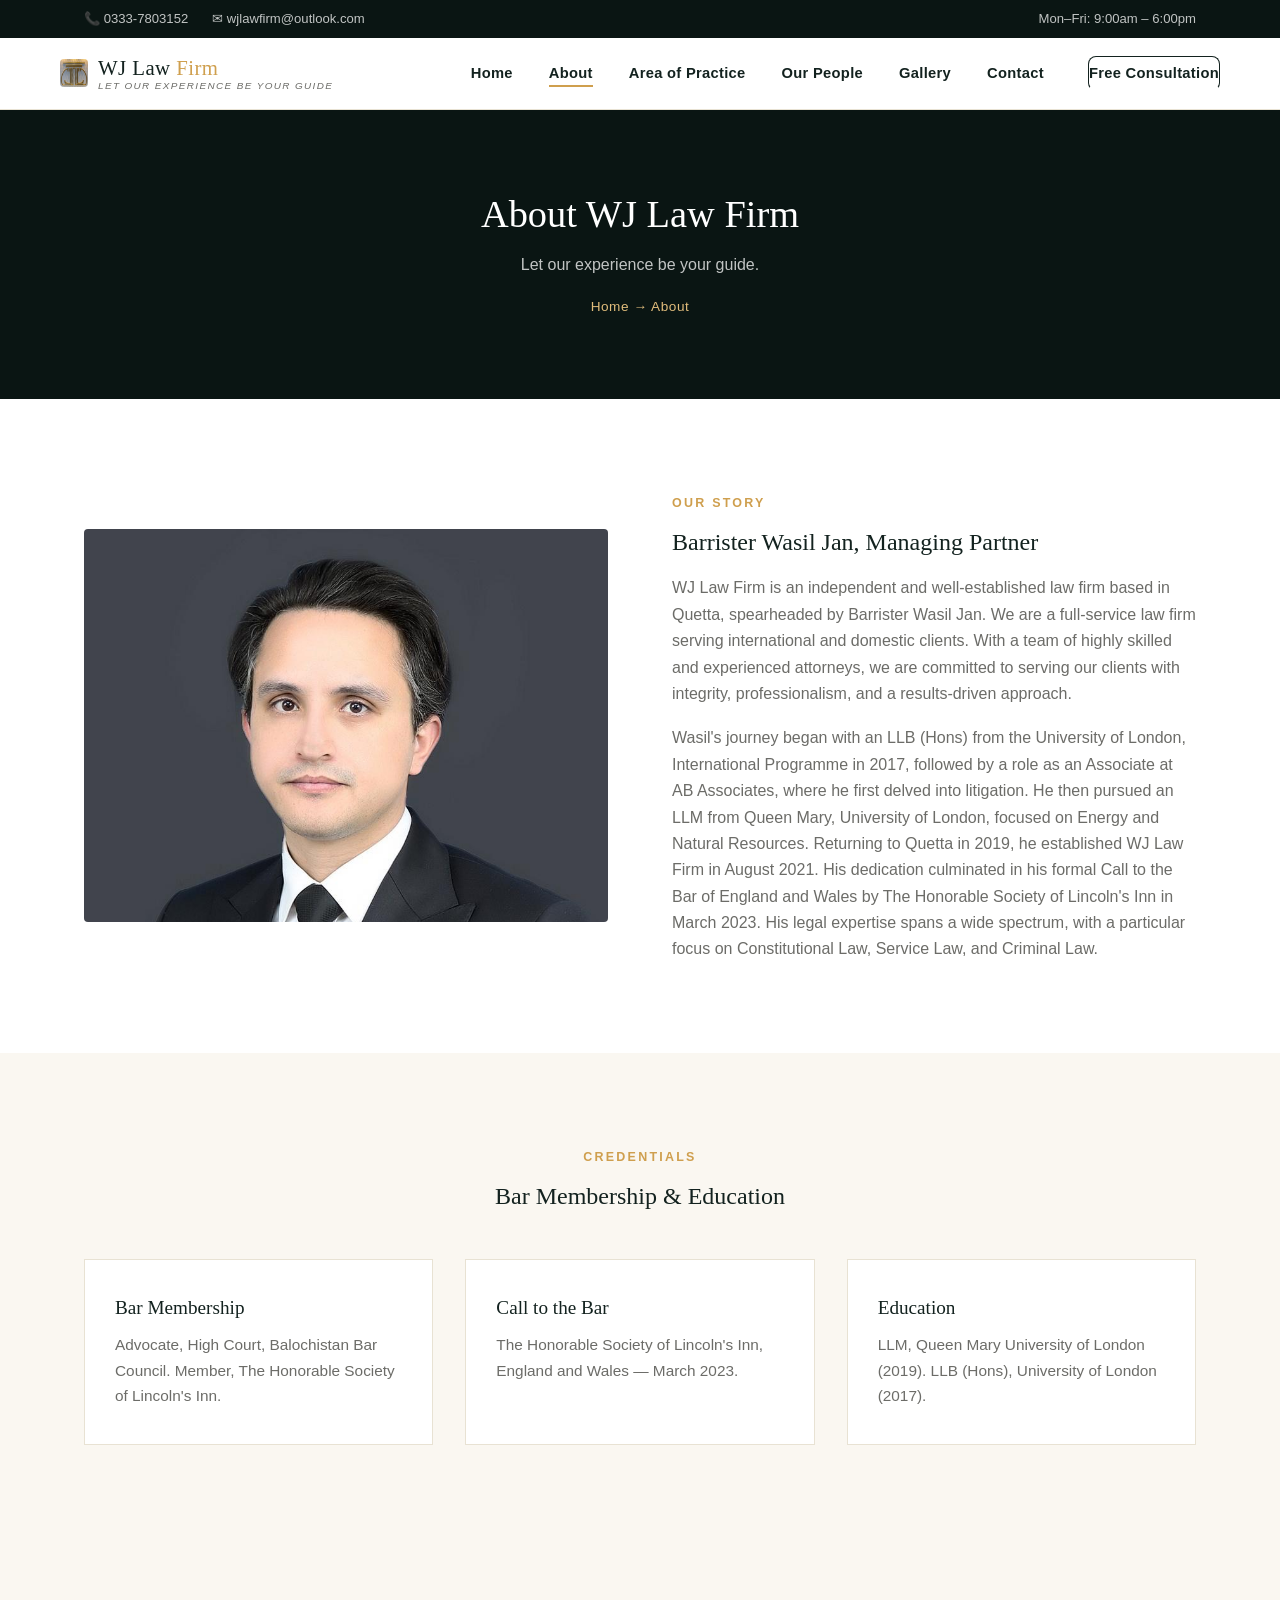
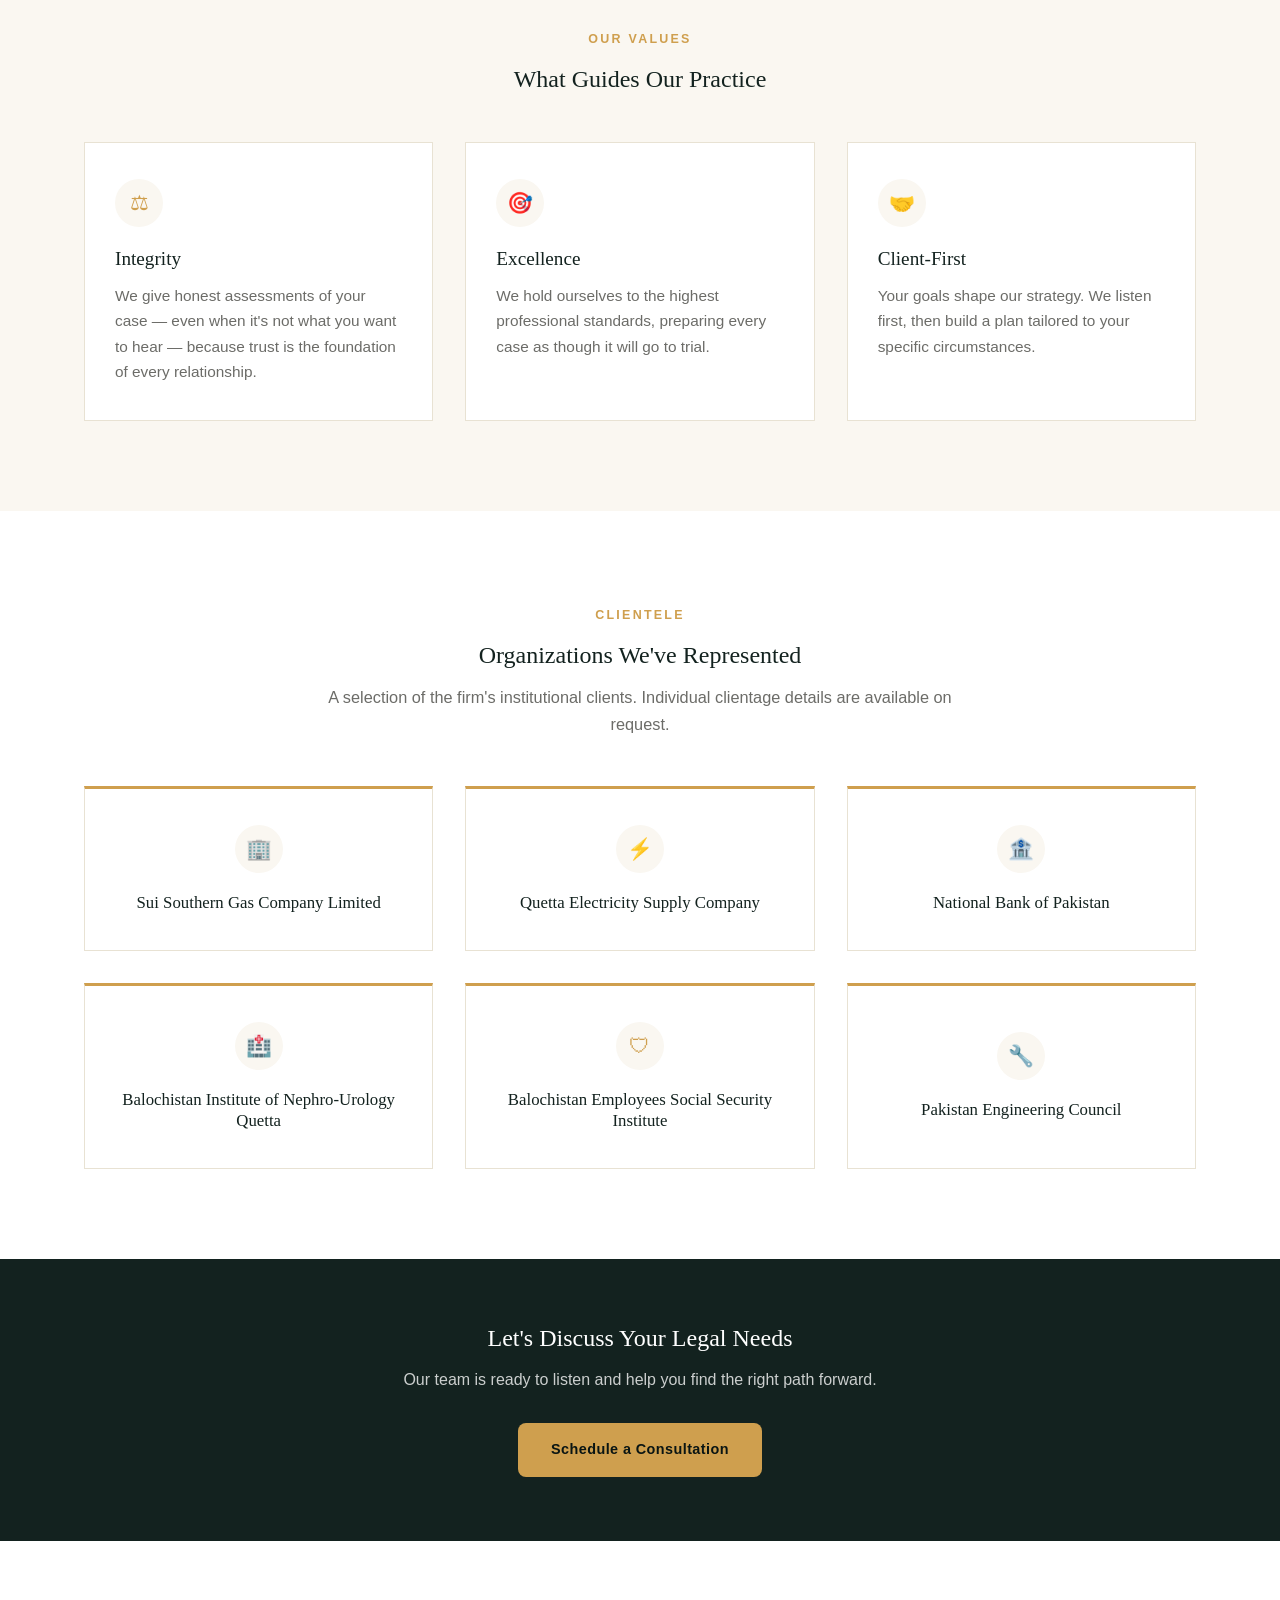
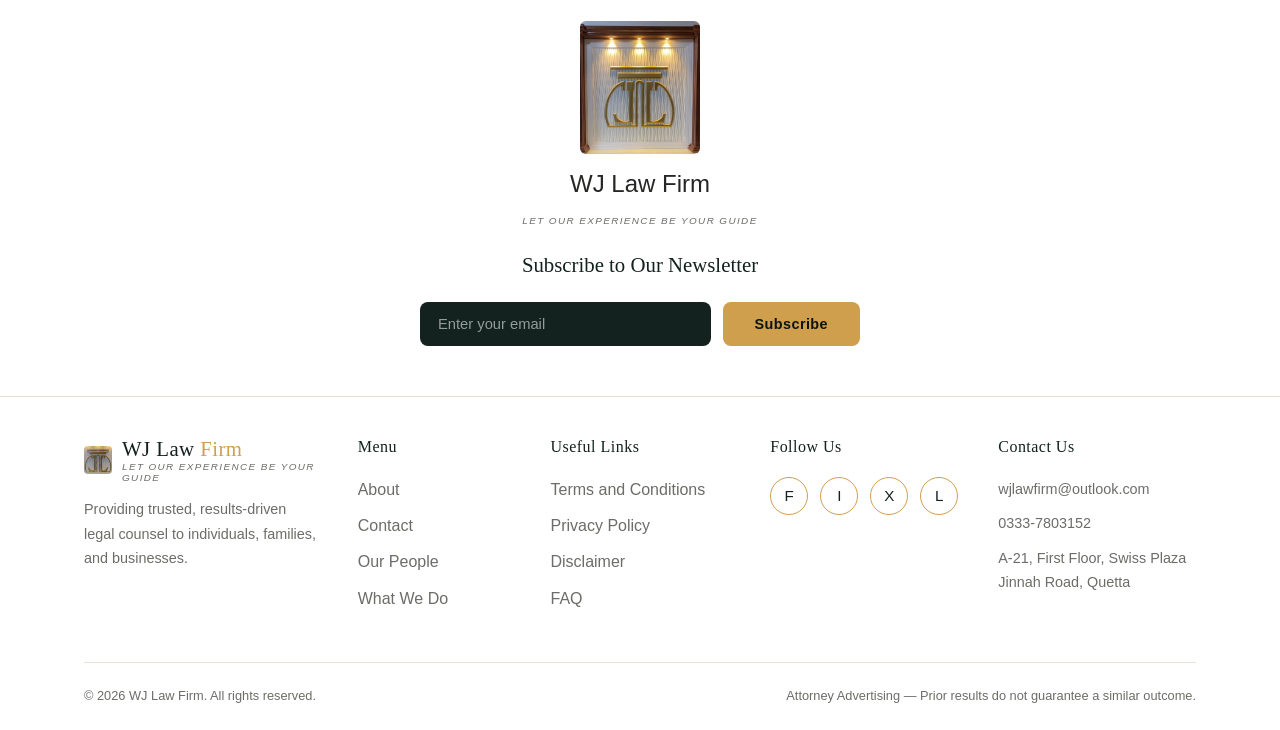
==== commit c4df0b4d: "Improve Notable Clients cards with icons and a gold accent The plain text-only client cards on Home " ====
--- a/about.html
+++ b/about.html
@@ -129,12 +129,12 @@
       <p>A selection of the firm's institutional clients. Individual clientage details are available on request.</p>
     </div>
     <div class="grid grid-3">
-      <div class="card"><h3>Sui Southern Gas Company Limited</h3></div>
-      <div class="card"><h3>Quetta Electricity Supply Company</h3></div>
-      <div class="card"><h3>National Bank of Pakistan</h3></div>
-      <div class="card"><h3>Balochistan Institute of Nephro-Urology Quetta</h3></div>
-      <div class="card"><h3>Balochistan Employees Social Security Institute</h3></div>
-      <div class="card"><h3>Pakistan Engineering Council</h3></div>
+      <div class="card client-card"><div class="icon">&#127970;</div><h3>Sui Southern Gas Company Limited</h3></div>
+      <div class="card client-card"><div class="icon">&#9889;</div><h3>Quetta Electricity Supply Company</h3></div>
+      <div class="card client-card"><div class="icon">&#127974;</div><h3>National Bank of Pakistan</h3></div>
+      <div class="card client-card"><div class="icon">&#127973;</div><h3>Balochistan Institute of Nephro-Urology Quetta</h3></div>
+      <div class="card client-card"><div class="icon">&#128737;</div><h3>Balochistan Employees Social Security Institute</h3></div>
+      <div class="card client-card"><div class="icon">&#128295;</div><h3>Pakistan Engineering Council</h3></div>
     </div>
   </div>
 </section>
--- a/css/styles.css
+++ b/css/styles.css
@@ -457,6 +457,26 @@
   border-bottom: 1px solid var(--color-gold);
 }
 
+.client-card {
+  border-top: 3px solid var(--color-gold);
+  text-align: center;
+  display: flex;
+  flex-direction: column;
+  align-items: center;
+  justify-content: center;
+  min-height: 160px;
+}
+
+.client-card .icon {
+  margin-left: auto;
+  margin-right: auto;
+}
+
+.client-card h3 {
+  font-size: 1.05rem;
+  margin-bottom: 0;
+}
+
 .practice-card {
   background: var(--color-white);
   border: 1px solid var(--color-border);
@@ -583,6 +603,22 @@
 .attorney-card p.bio {
   color: var(--color-text-light);
   font-size: 0.92rem;
+  text-align: left;
+}
+
+.attorney-card .field-label {
+  display: block;
+  text-align: left;
+  font-size: 0.72rem;
+  letter-spacing: 0.08em;
+  text-transform: uppercase;
+  font-weight: 700;
+  color: var(--color-navy);
+  margin: 14px 0 4px;
+}
+
+.attorney-card .field-label:first-of-type {
+  margin-top: 0;
 }
 
 /* ===== Testimonials ===== */
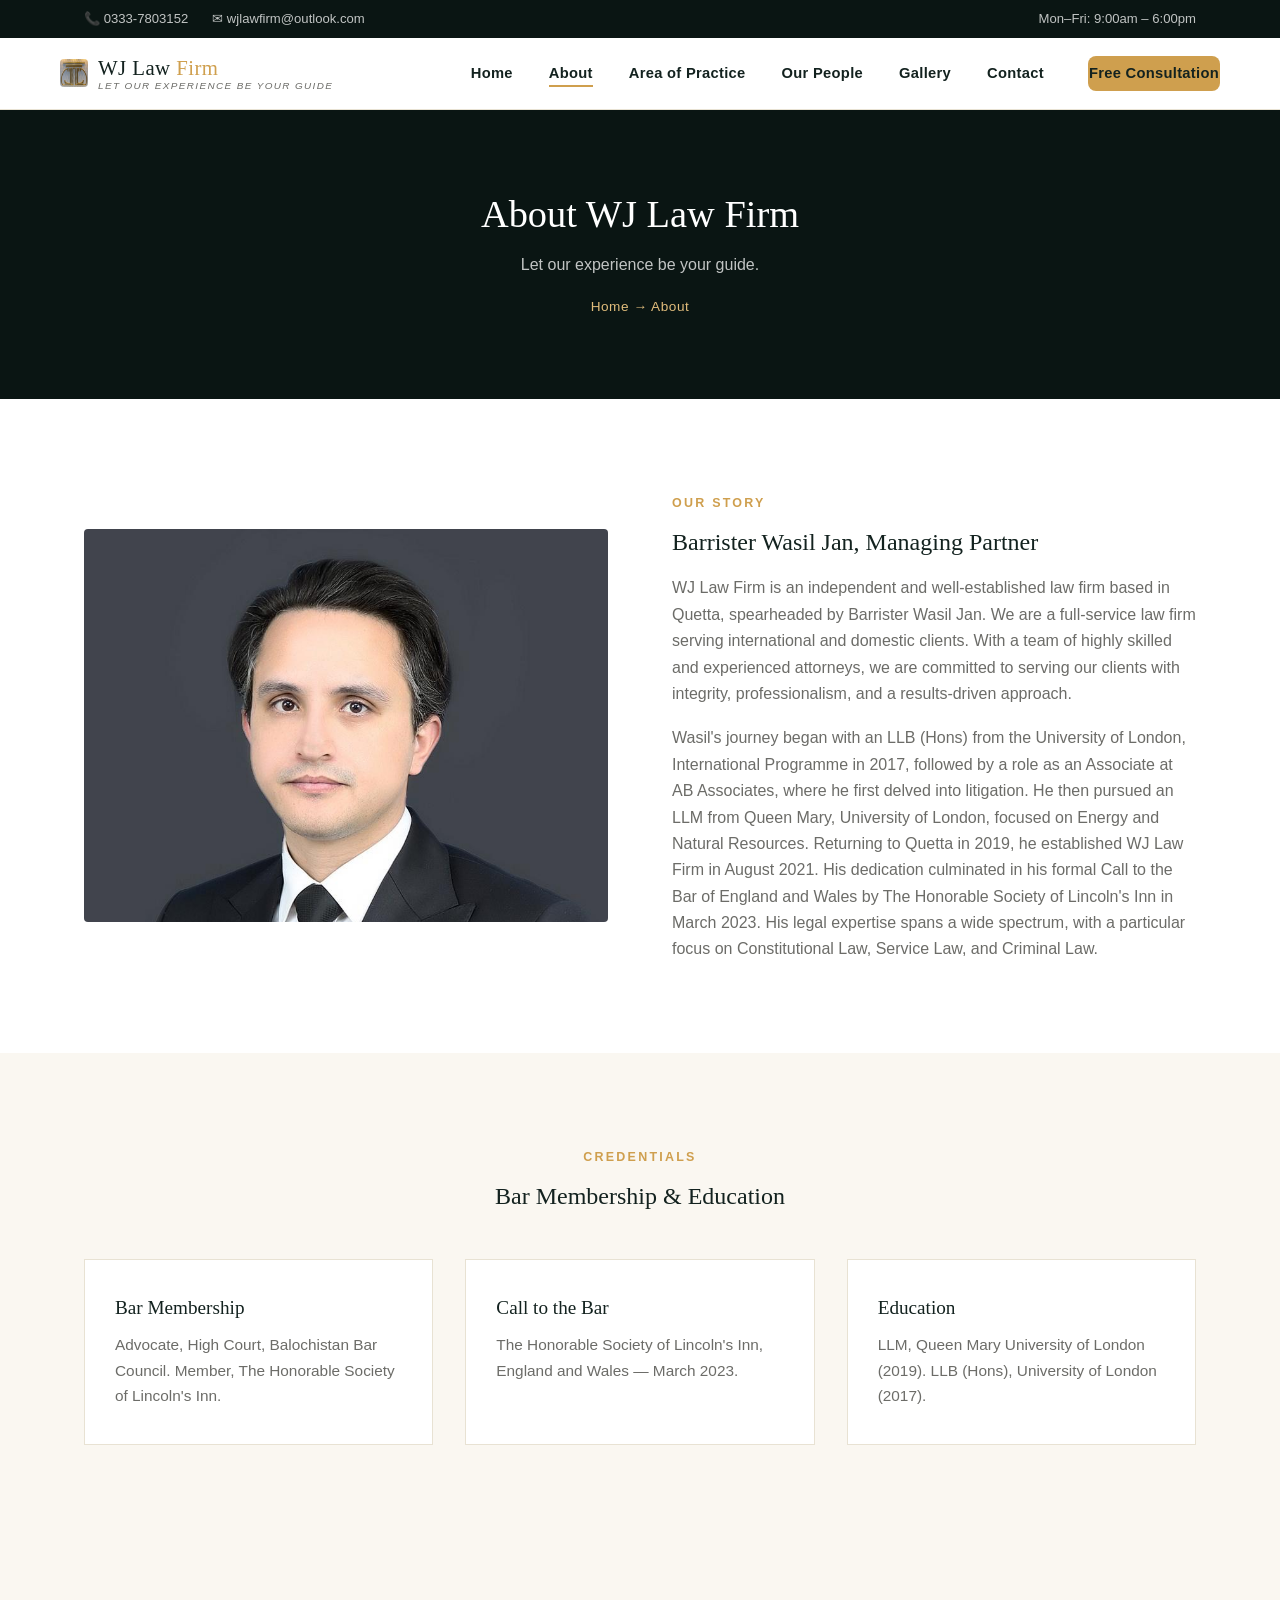
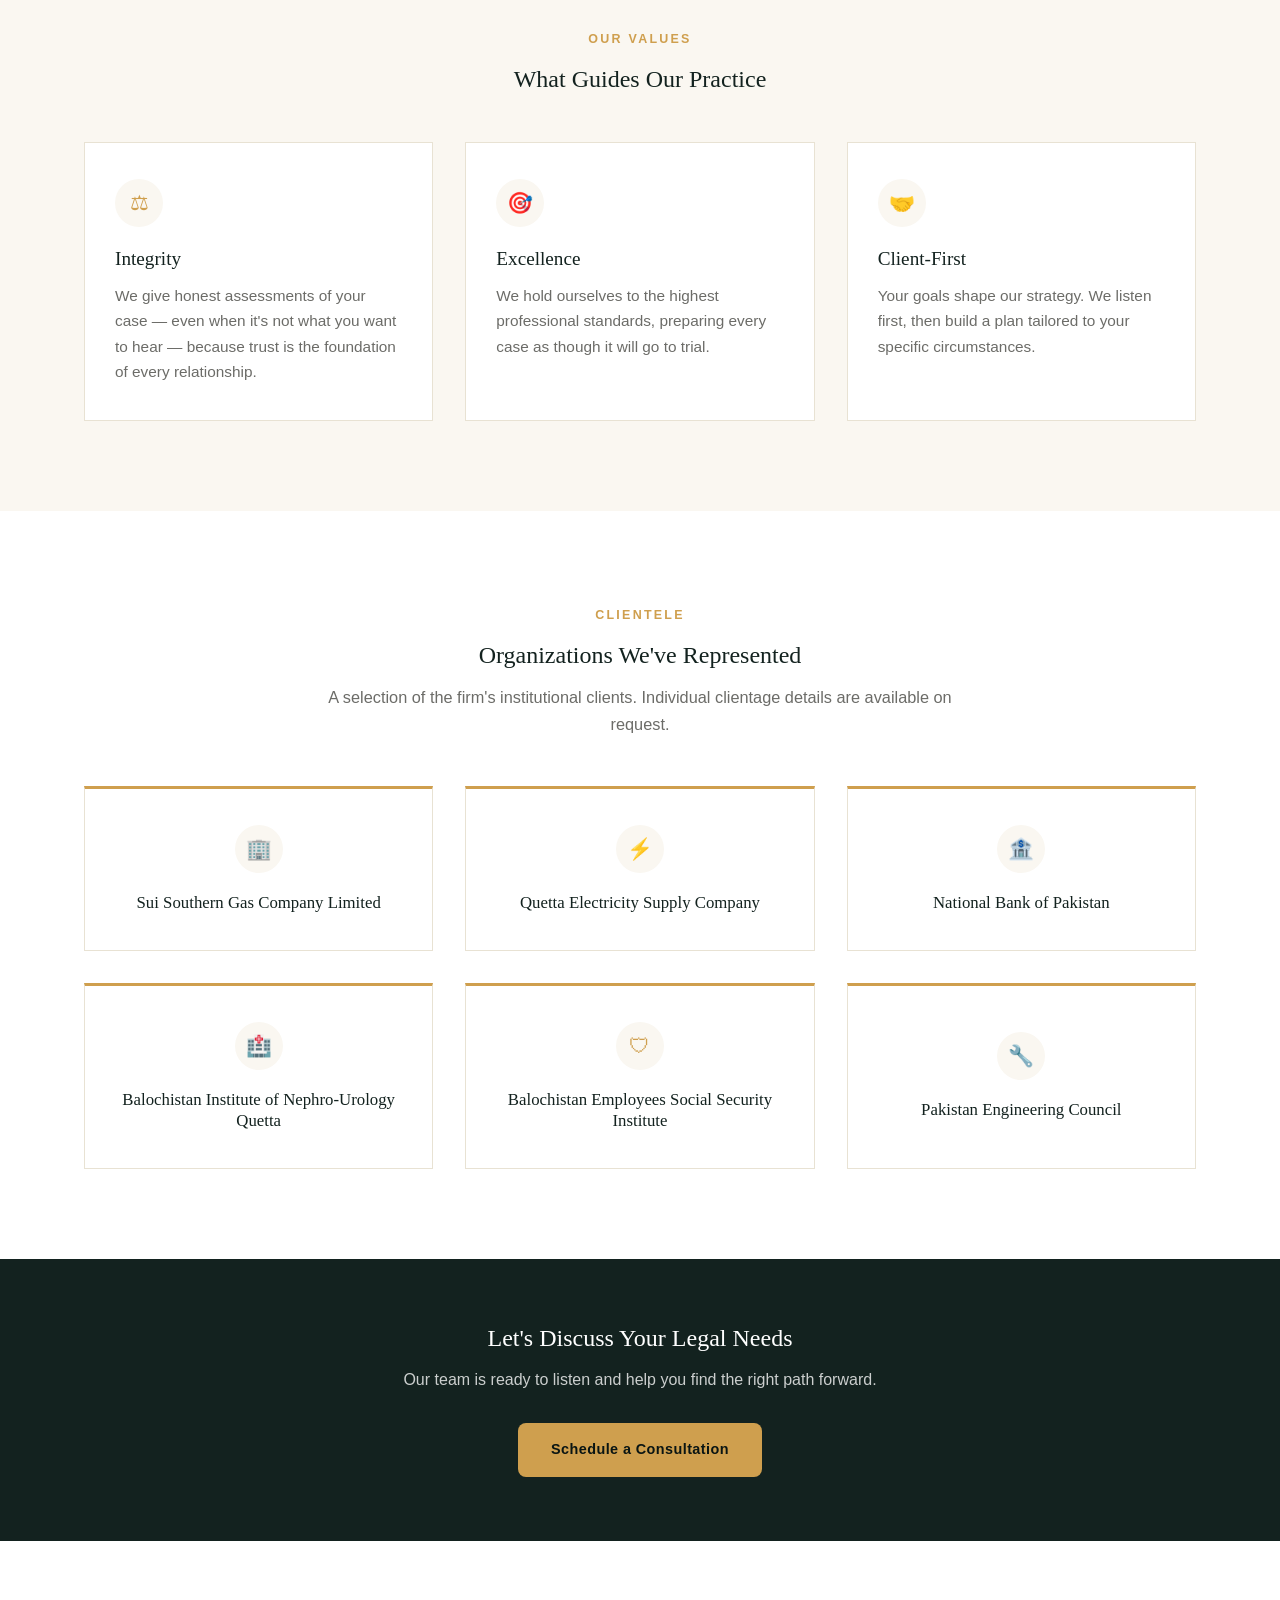
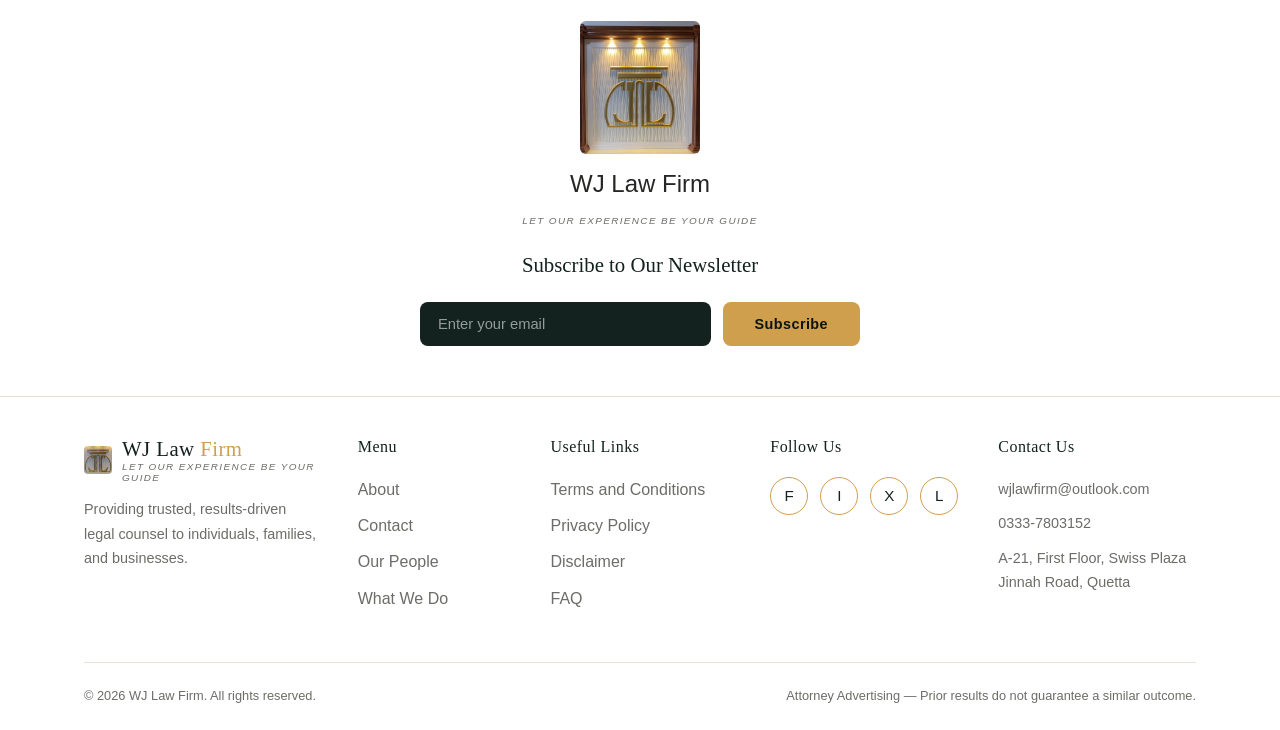
==== commit 7a02e8be: "Change the nav Free Consultation button to solid gold Matches the site's other primary CTA buttons (" ====
--- a/about.html
+++ b/about.html
@@ -29,7 +29,7 @@
       <li><a href="our-people.html">Our People</a></li>
       <li><a href="gallery.html">Gallery</a></li>
       <li><a href="contact.html">Contact</a></li>
-      <li class="nav-cta"><a href="contact.html" class="btn btn-outline-dark">Free Consultation</a></li>
+      <li class="nav-cta"><a href="contact.html" class="btn btn-primary">Free Consultation</a></li>
     </ul>
     <button class="nav-toggle" aria-label="Toggle navigation">
       <span></span><span></span><span></span>
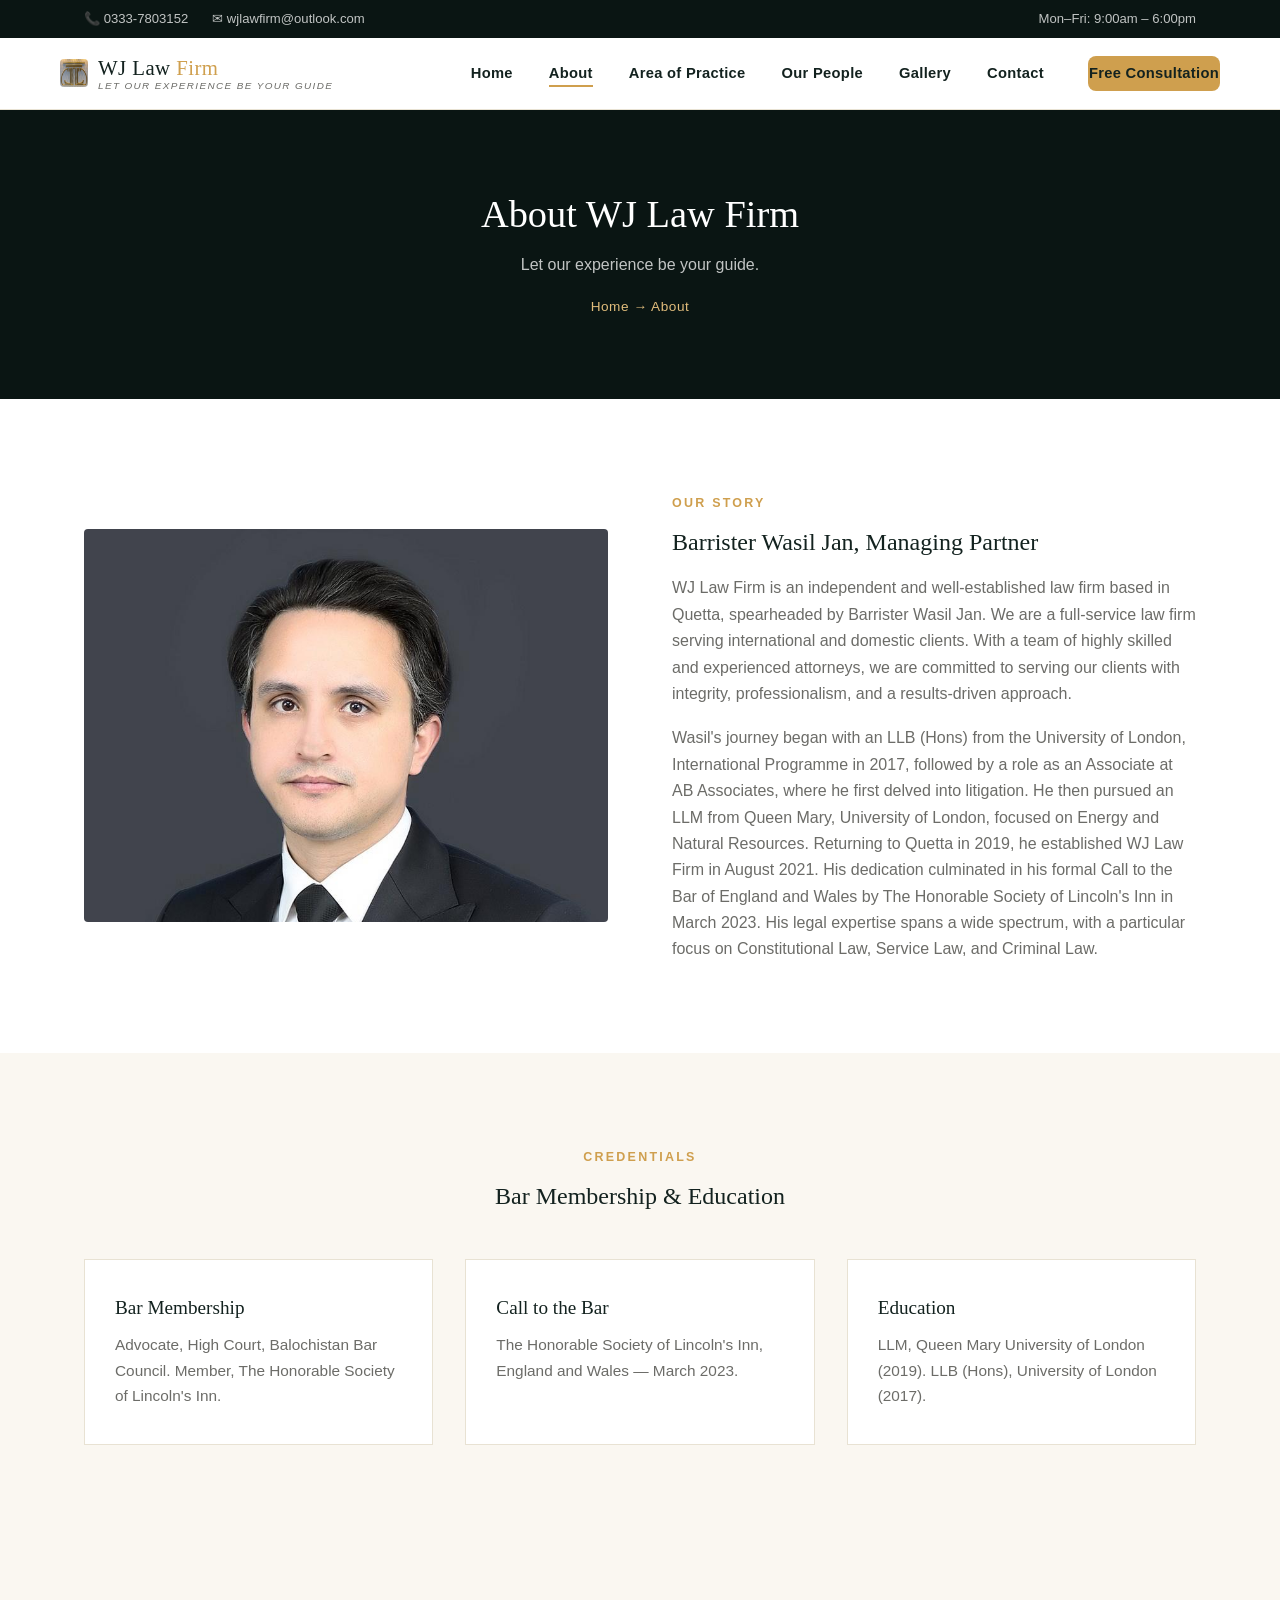
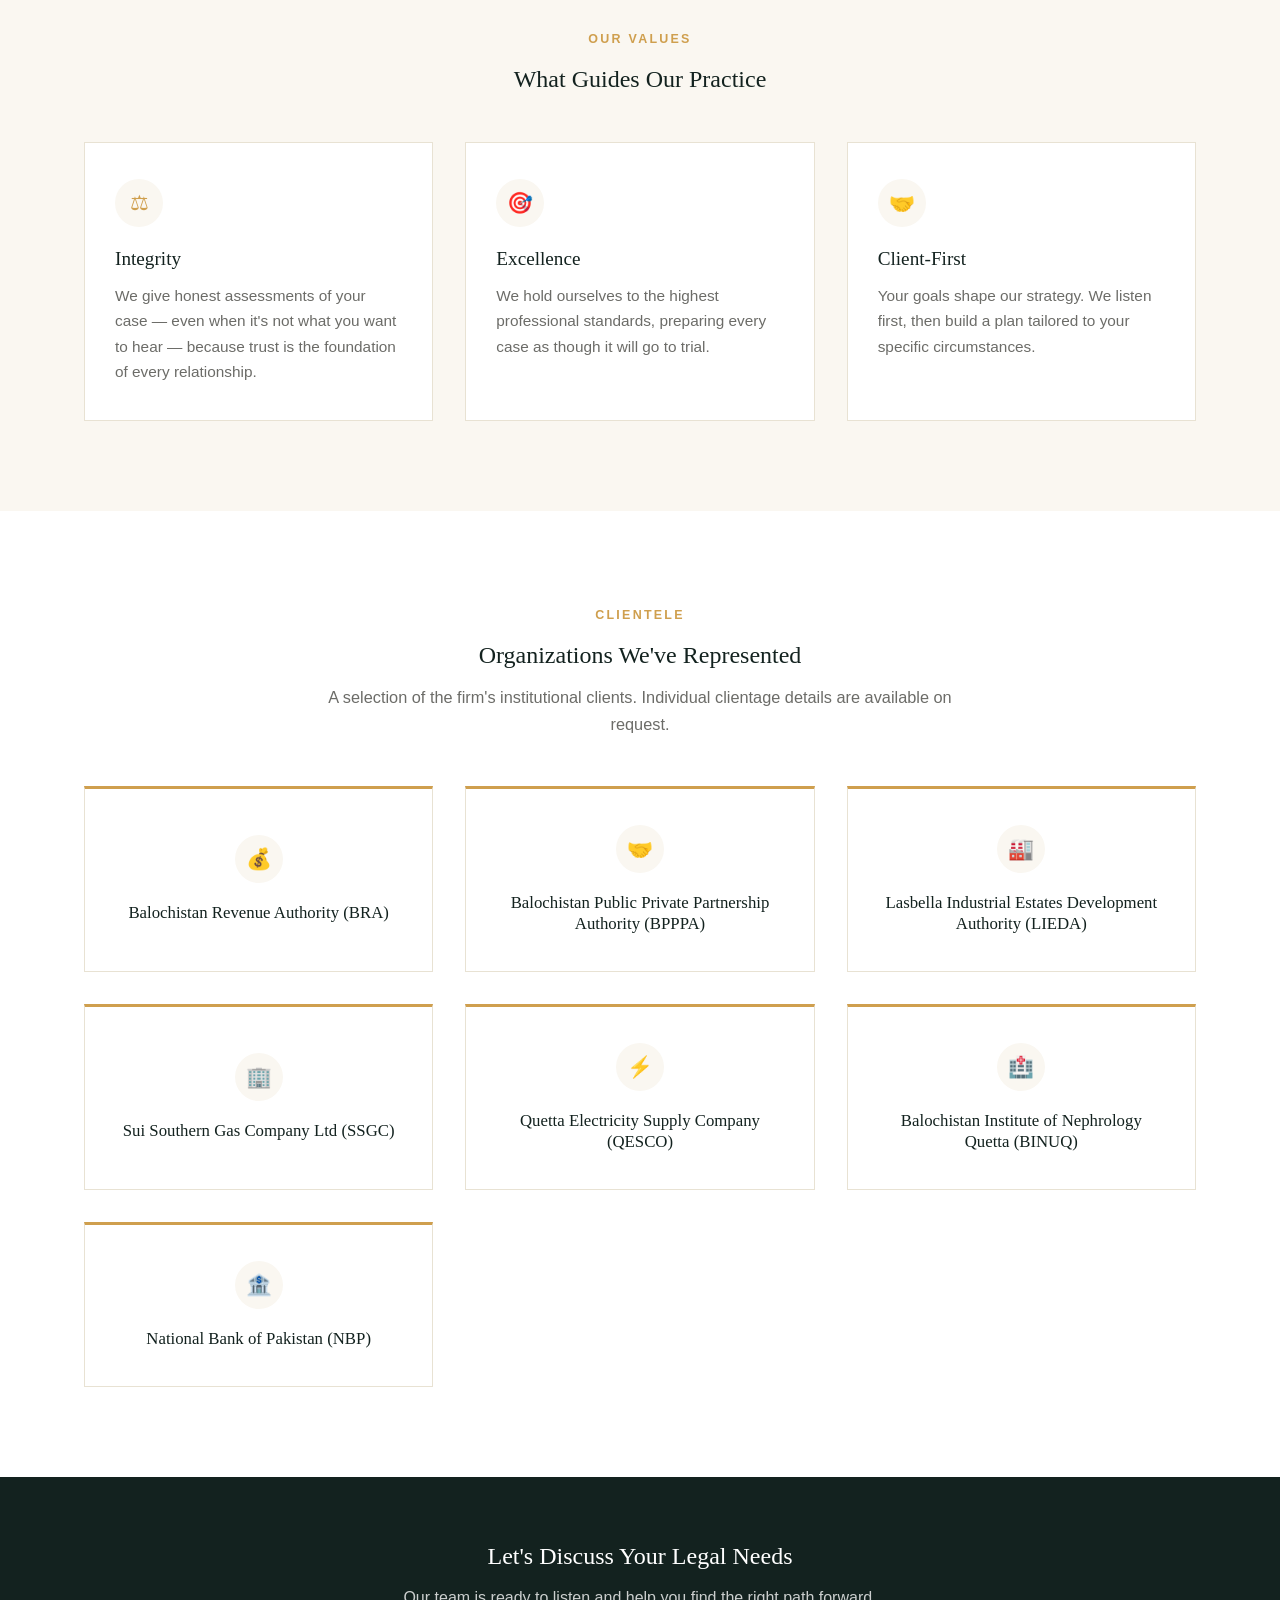
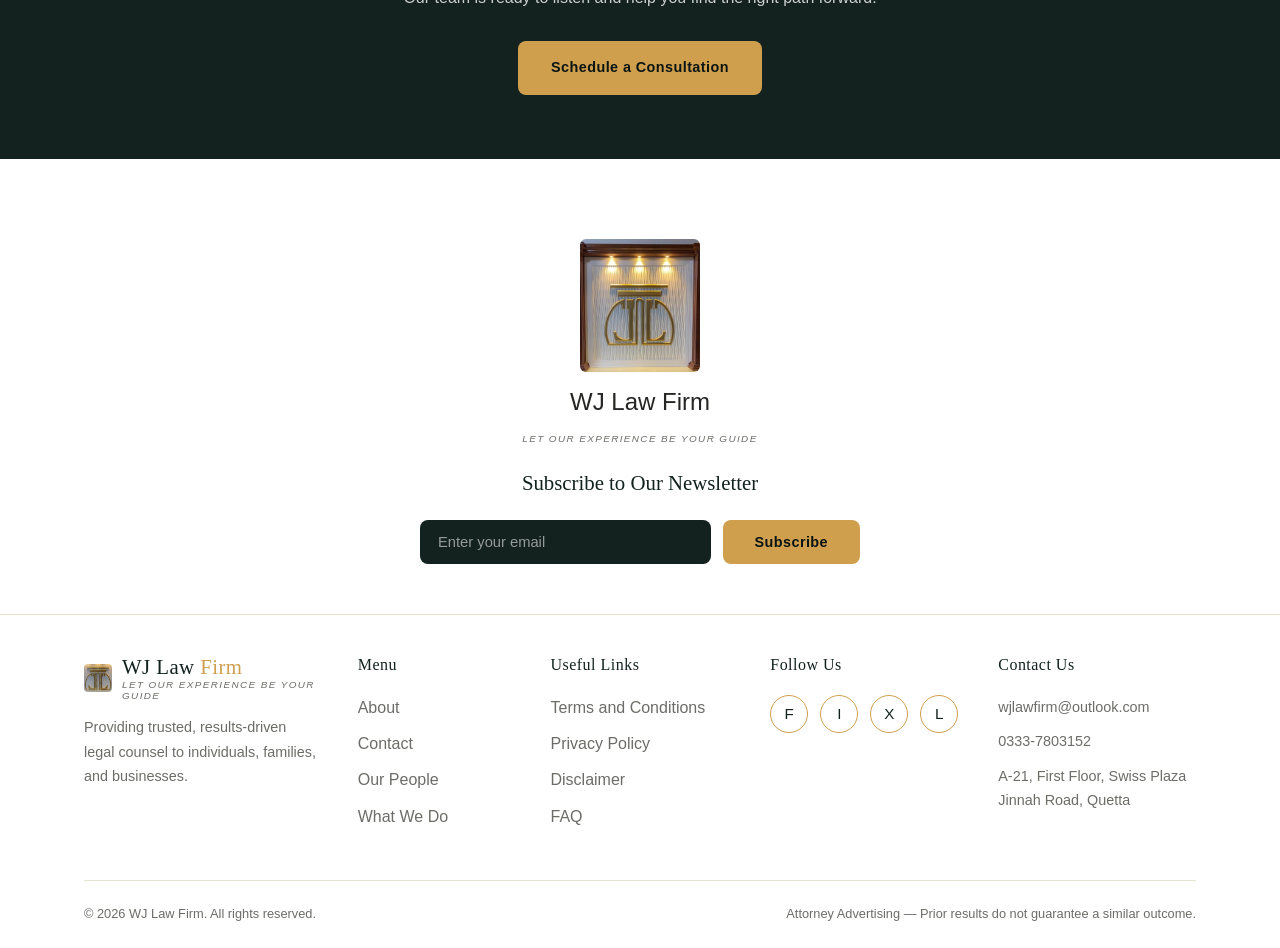
==== commit 0cf4b20d: "Update Notable Clients list on Home and About pages Replaces the client list with the requested orga" ====
--- a/about.html
+++ b/about.html
@@ -129,12 +129,13 @@
       <p>A selection of the firm's institutional clients. Individual clientage details are available on request.</p>
     </div>
     <div class="grid grid-3">
-      <div class="card client-card"><div class="icon">&#127970;</div><h3>Sui Southern Gas Company Limited</h3></div>
-      <div class="card client-card"><div class="icon">&#9889;</div><h3>Quetta Electricity Supply Company</h3></div>
-      <div class="card client-card"><div class="icon">&#127974;</div><h3>National Bank of Pakistan</h3></div>
-      <div class="card client-card"><div class="icon">&#127973;</div><h3>Balochistan Institute of Nephro-Urology Quetta</h3></div>
-      <div class="card client-card"><div class="icon">&#128737;</div><h3>Balochistan Employees Social Security Institute</h3></div>
-      <div class="card client-card"><div class="icon">&#128295;</div><h3>Pakistan Engineering Council</h3></div>
+      <div class="card client-card"><div class="icon">&#128176;</div><h3>Balochistan Revenue Authority (BRA)</h3></div>
+      <div class="card client-card"><div class="icon">&#129309;</div><h3>Balochistan Public Private Partnership Authority (BPPPA)</h3></div>
+      <div class="card client-card"><div class="icon">&#127981;</div><h3>Lasbella Industrial Estates Development Authority (LIEDA)</h3></div>
+      <div class="card client-card"><div class="icon">&#127970;</div><h3>Sui Southern Gas Company Ltd (SSGC)</h3></div>
+      <div class="card client-card"><div class="icon">&#9889;</div><h3>Quetta Electricity Supply Company (QESCO)</h3></div>
+      <div class="card client-card"><div class="icon">&#127973;</div><h3>Balochistan Institute of Nephrology Quetta (BINUQ)</h3></div>
+      <div class="card client-card"><div class="icon">&#127974;</div><h3>National Bank of Pakistan (NBP)</h3></div>
     </div>
   </div>
 </section>
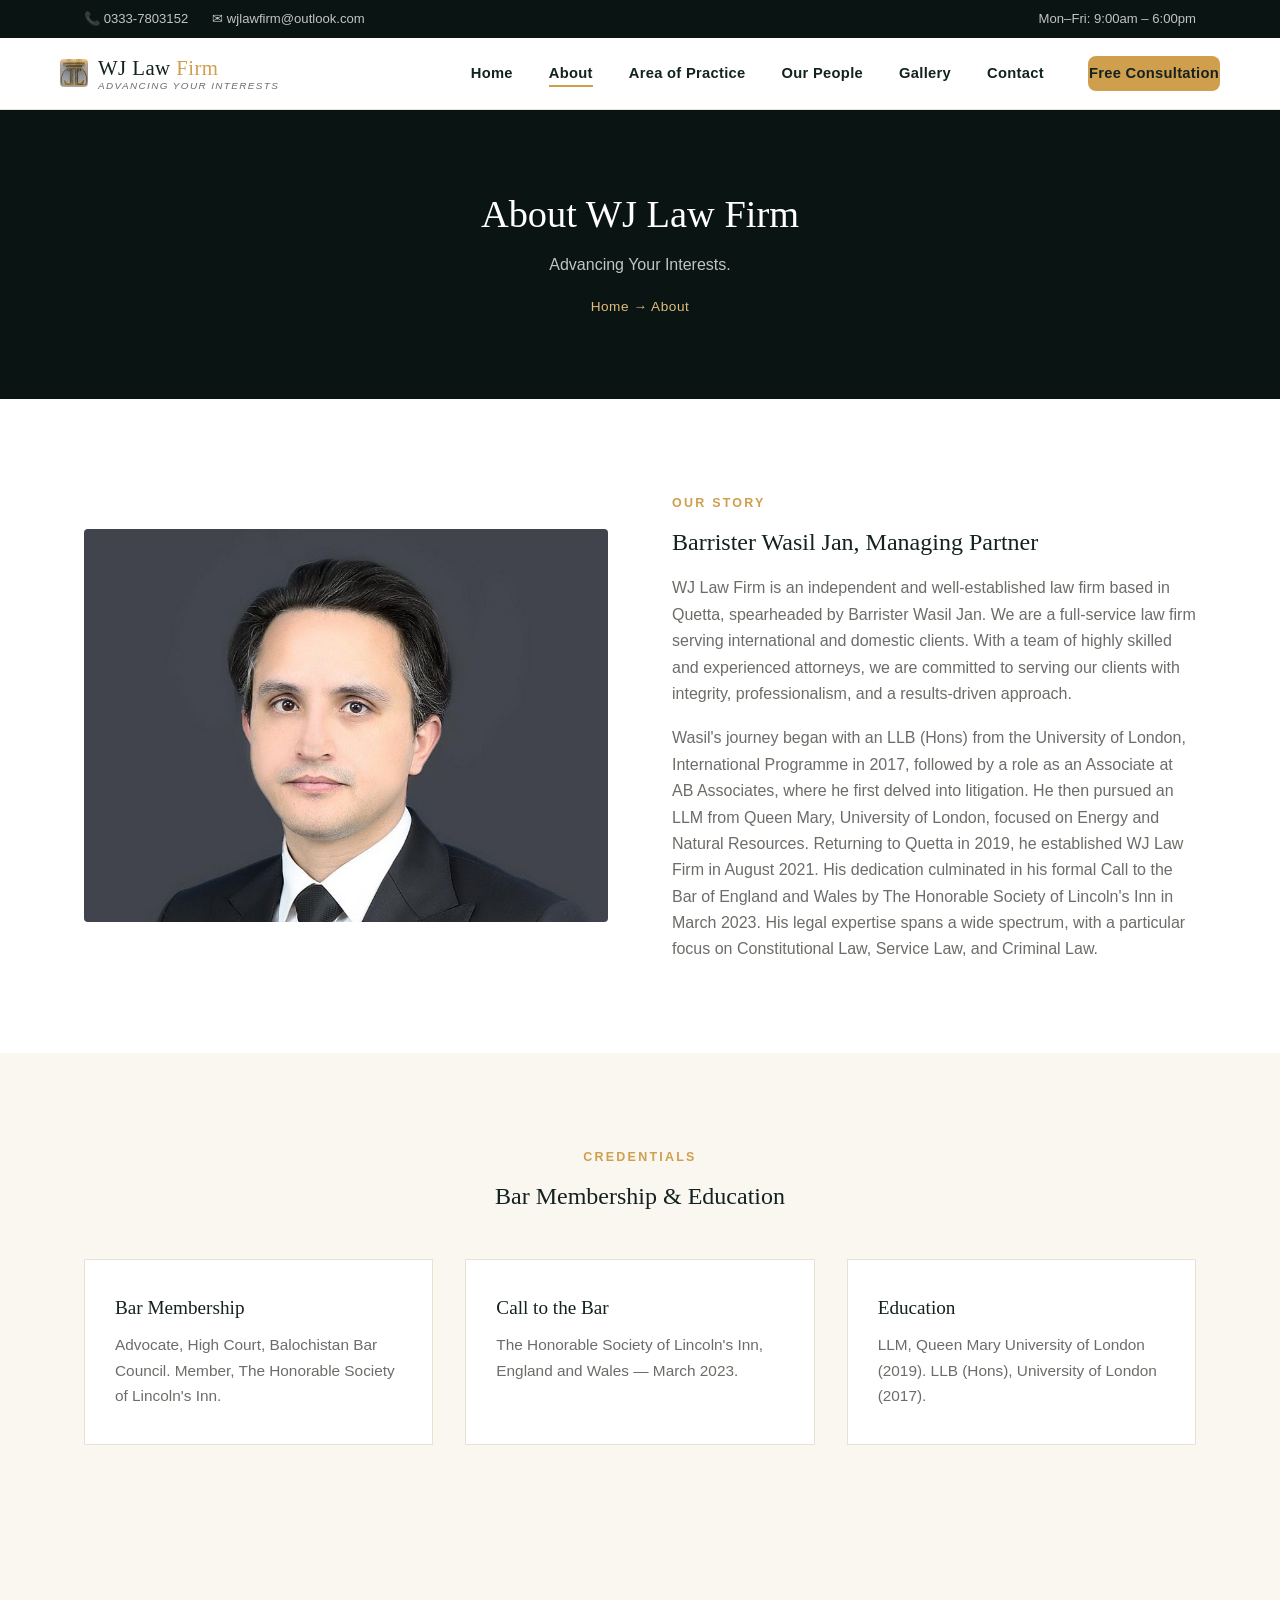
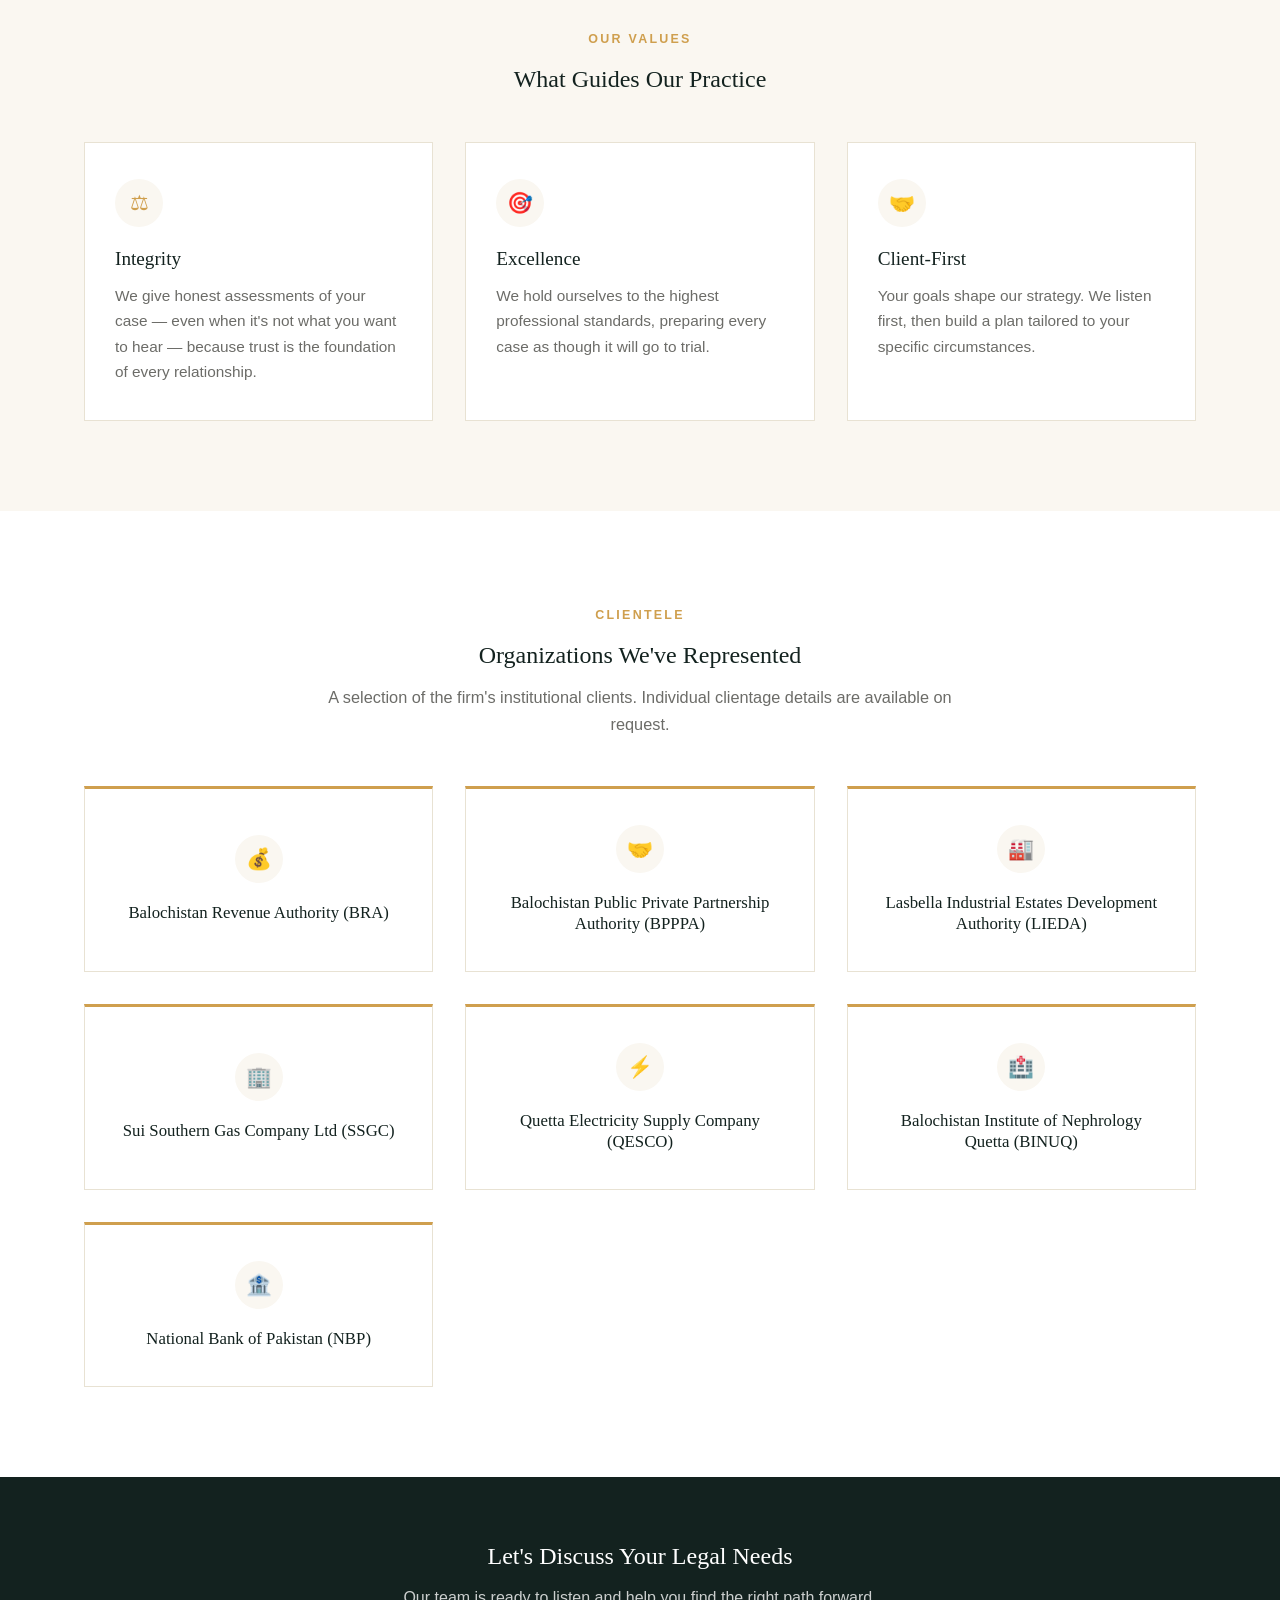
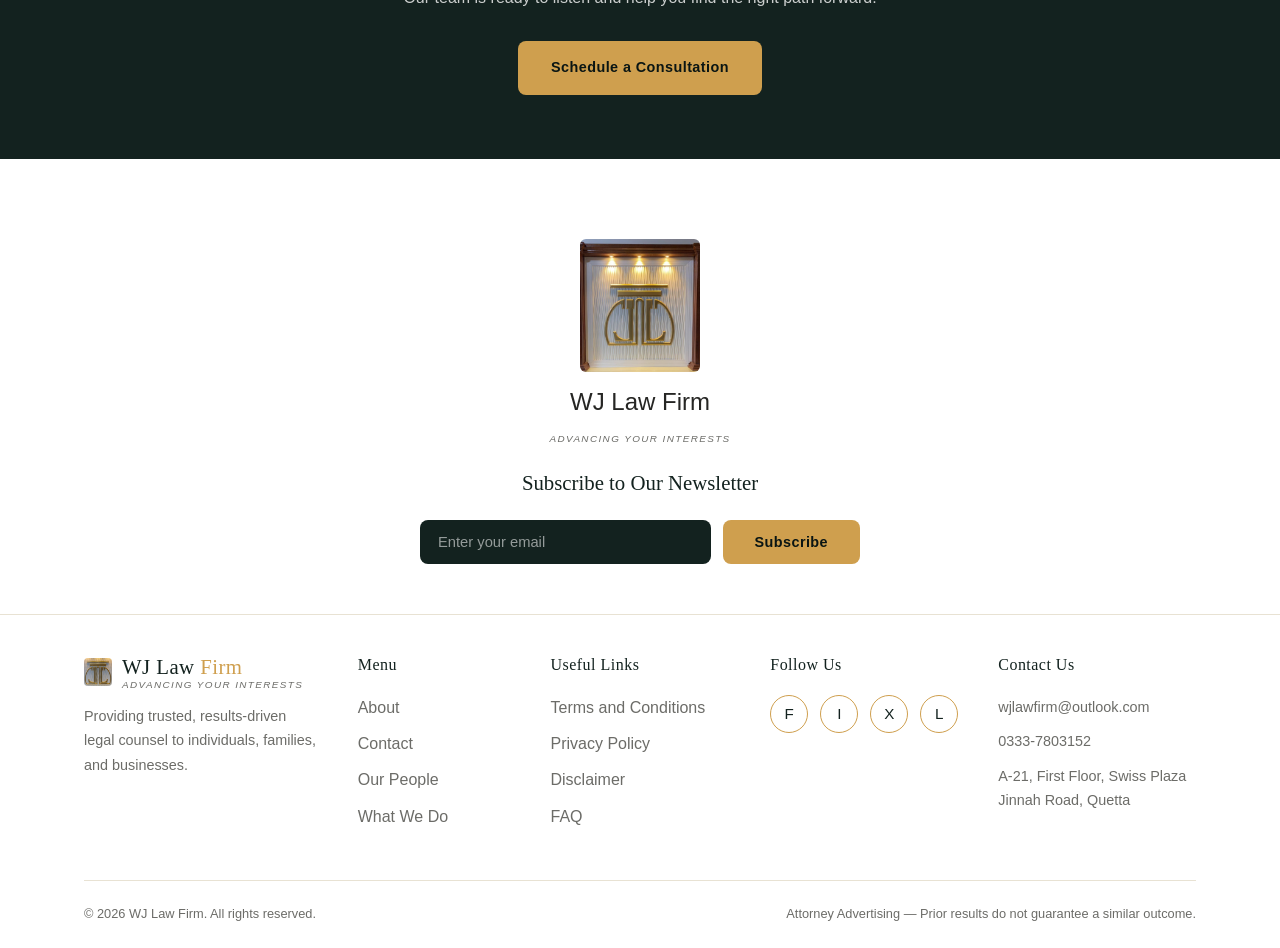
==== commit 1e81a1e2: "Change logo slogan to Advancing Your Interests Replaces "Let our experience be your guide" with "Adv" ====
--- a/about.html
+++ b/about.html
@@ -21,7 +21,7 @@
 
 <header class="site-header">
   <nav class="nav container">
-    <a href="index.html" class="logo"><img src="images/logo-mark.jpg" alt="WJ Law Firm" class="logo-icon" style="border-radius:4px;object-fit:cover;"><span class="logo-text"><span class="logo-name">WJ Law<span class="accent"> Firm</span></span><span class="logo-tagline">Let our experience be your guide</span></span></a>
+    <a href="index.html" class="logo"><img src="images/logo-mark.jpg" alt="WJ Law Firm" class="logo-icon" style="border-radius:4px;object-fit:cover;"><span class="logo-text"><span class="logo-name">WJ Law<span class="accent"> Firm</span></span><span class="logo-tagline">Advancing Your Interests</span></span></a>
     <ul class="nav-links">
       <li><a href="index.html">Home</a></li>
       <li><a href="about.html" class="active">About</a></li>
@@ -40,7 +40,7 @@
 <section class="page-hero">
   <div class="container">
     <h1>About WJ Law Firm</h1>
-    <p>Let our experience be your guide.</p>
+    <p>Advancing Your Interests.</p>
     <div class="breadcrumb">Home &rarr; About</div>
   </div>
 </section>
@@ -153,7 +153,7 @@
     <div class="logo-lg">
       <img src="images/logo-full.jpg" alt="WJ Law Firm" style="width:120px;height:auto;border-radius:6px;">
       <span class="logo-name" style="font-size:1.5rem;">WJ Law<span class="accent"> Firm</span></span>
-      <span class="logo-tagline">Let our experience be your guide</span>
+      <span class="logo-tagline">Advancing Your Interests</span>
     </div>
     <h3>Subscribe to Our Newsletter</h3>
     <form class="newsletter-form">
@@ -167,7 +167,7 @@
   <div class="container">
     <div class="footer-grid">
       <div>
-        <a href="index.html" class="logo"><img src="images/logo-mark.jpg" alt="WJ Law Firm" class="logo-icon" style="border-radius:4px;object-fit:cover;"><span class="logo-text"><span class="logo-name">WJ Law<span class="accent"> Firm</span></span><span class="logo-tagline">Let our experience be your guide</span></span></a>
+        <a href="index.html" class="logo"><img src="images/logo-mark.jpg" alt="WJ Law Firm" class="logo-icon" style="border-radius:4px;object-fit:cover;"><span class="logo-text"><span class="logo-name">WJ Law<span class="accent"> Firm</span></span><span class="logo-tagline">Advancing Your Interests</span></span></a>
         <p>Providing trusted, results-driven legal counsel to individuals, families, and businesses.</p>
       </div>
       <div>
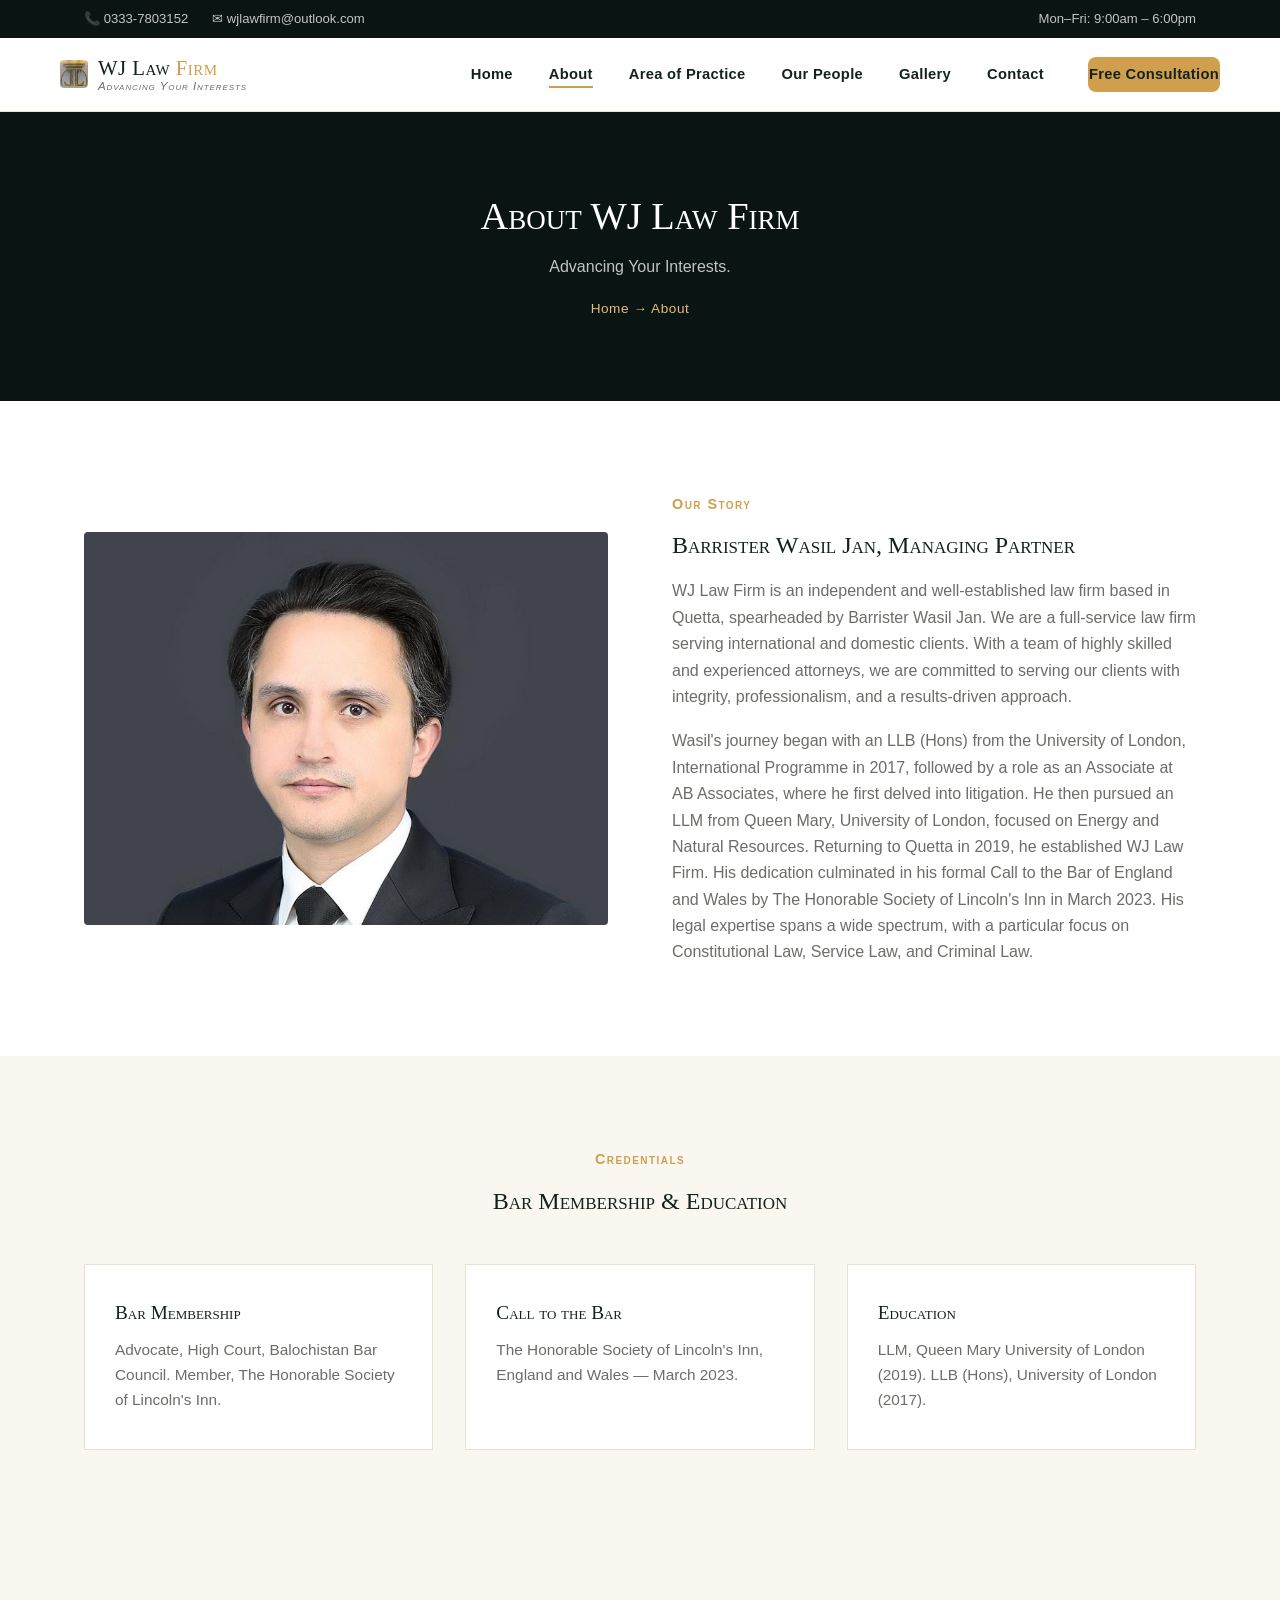
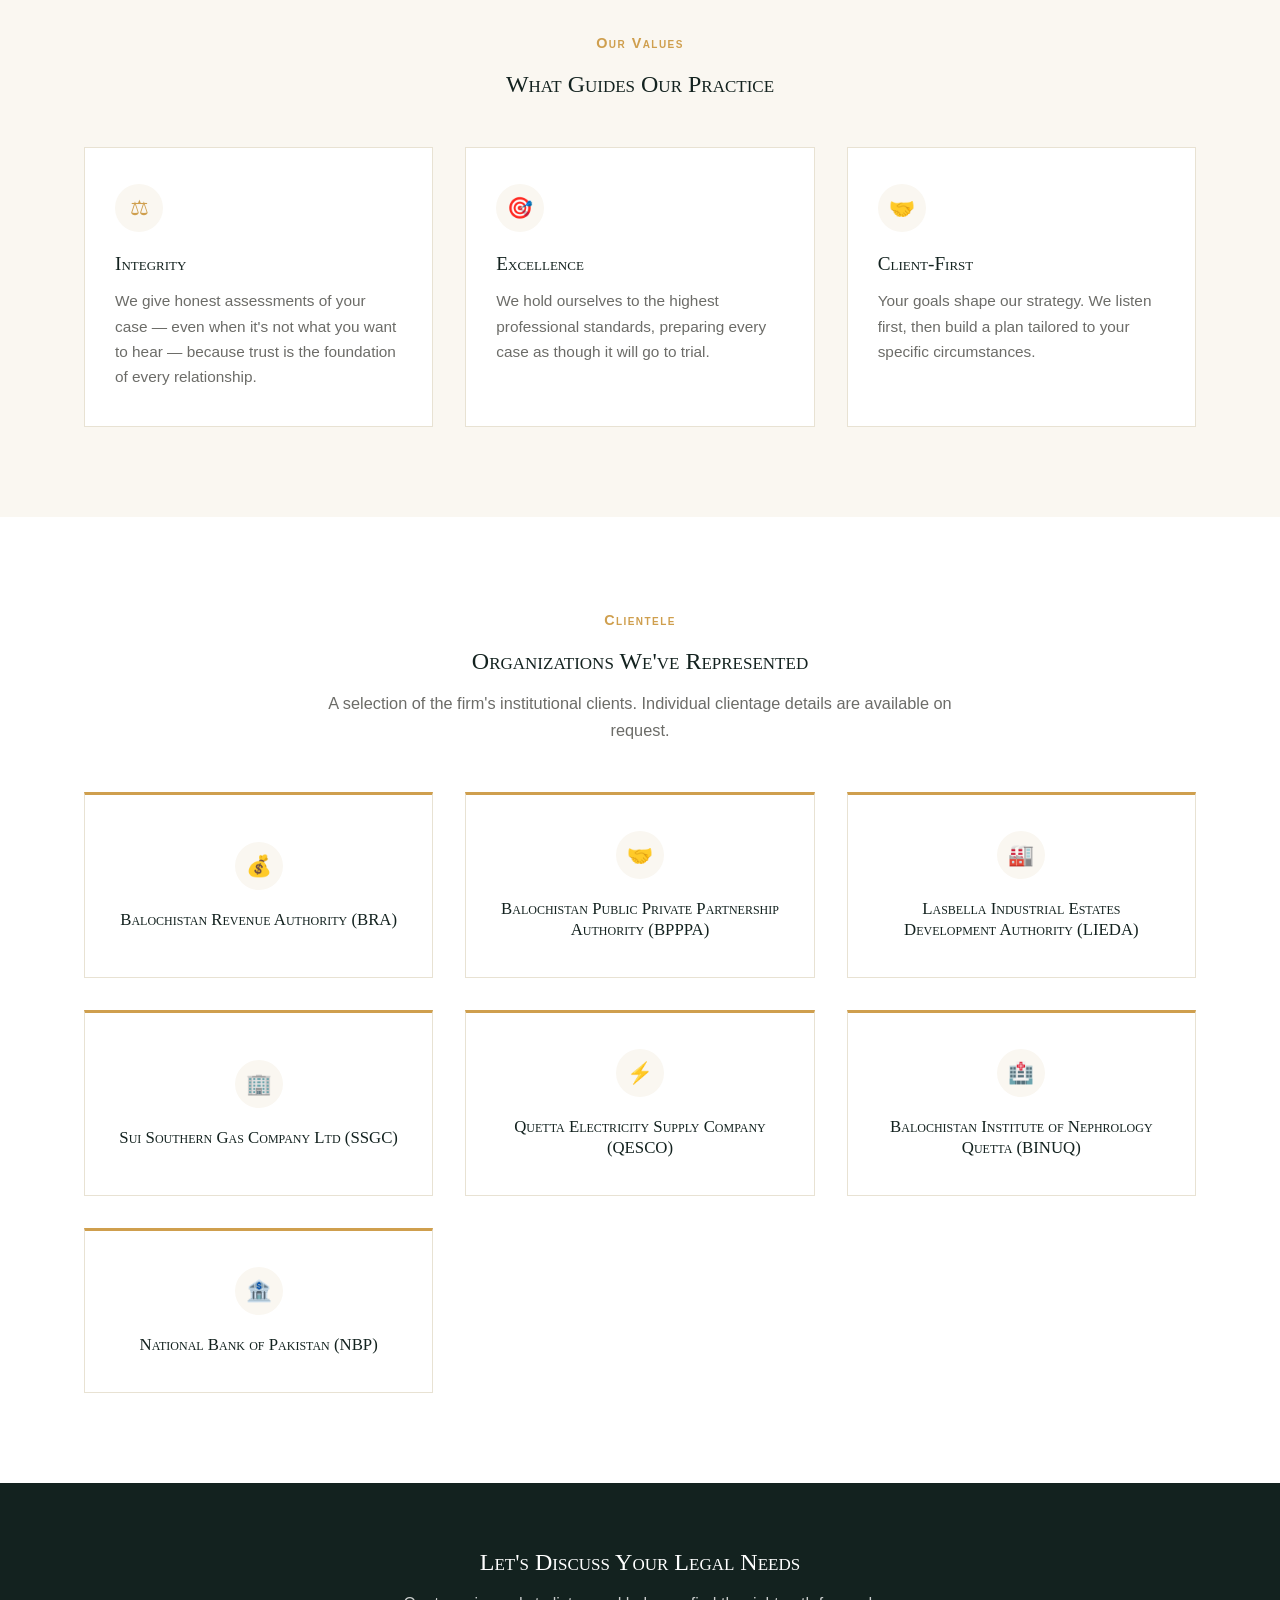
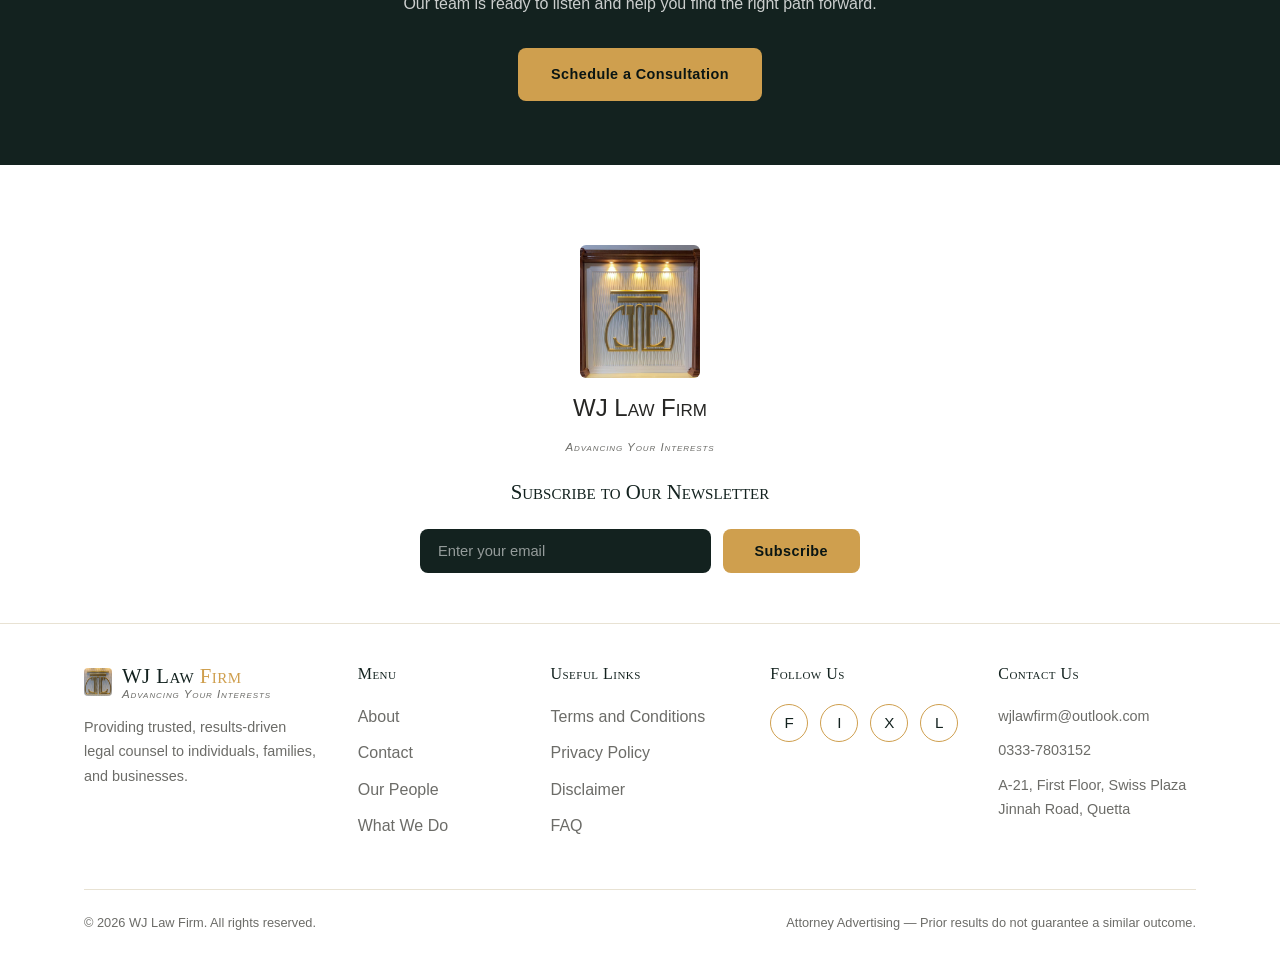
==== commit e03c59c7: "Remove firm founding year (2021) from homepage and About page Replaces the "2021 / Firm Established"" ====
--- a/about.html
+++ b/about.html
@@ -63,7 +63,7 @@
         Wasil's journey began with an LLB (Hons) from the University of London, International Programme
         in 2017, followed by a role as an Associate at AB Associates, where he first delved into
         litigation. He then pursued an LLM from Queen Mary, University of London, focused on Energy and
-        Natural Resources. Returning to Quetta in 2019, he established WJ Law Firm in August 2021. His
+        Natural Resources. Returning to Quetta in 2019, he established WJ Law Firm. His
         dedication culminated in his formal Call to the Bar of England and Wales by The Honorable
         Society of Lincoln's Inn in March 2023. His legal expertise spans a wide spectrum, with a
         particular focus on Constitutional Law, Service Law, and Criminal Law.
--- a/css/styles.css
+++ b/css/styles.css
@@ -60,13 +60,14 @@
   font-weight: 400;
   color: var(--color-navy);
   line-height: 1.25;
+  font-variant-caps: small-caps;
 }
 
 .eyebrow {
   display: inline-block;
-  font-size: 0.78rem;
-  letter-spacing: 0.18em;
-  text-transform: uppercase;
+  font-size: 0.9rem;
+  letter-spacing: 0.1em;
+  font-variant-caps: small-caps;
   color: var(--color-gold);
   font-weight: 700;
   margin-bottom: 14px;
@@ -225,13 +226,14 @@
 
 .logo-name {
   font-size: 1.3rem;
+  font-variant-caps: small-caps;
 }
 
 .logo-tagline {
   font-family: var(--font-body);
-  font-size: 0.62rem;
-  letter-spacing: 0.14em;
-  text-transform: uppercase;
+  font-size: 0.72rem;
+  letter-spacing: 0.08em;
+  font-variant-caps: small-caps;
   color: var(--color-text-light);
   font-style: italic;
 }
@@ -390,9 +392,9 @@
 
 .stats-grid .label {
   margin-top: 6px;
-  font-size: 0.85rem;
-  letter-spacing: 0.05em;
-  text-transform: uppercase;
+  font-size: 1rem;
+  letter-spacing: 0.03em;
+  font-variant-caps: small-caps;
   color: rgba(255, 255, 255, 0.7);
 }
 
@@ -593,9 +595,9 @@
 
 .attorney-role {
   color: var(--color-gold);
-  font-size: 0.85rem;
-  letter-spacing: 0.05em;
-  text-transform: uppercase;
+  font-size: 1rem;
+  letter-spacing: 0.03em;
+  font-variant-caps: small-caps;
   font-weight: 700;
   margin-bottom: 14px;
 }
@@ -609,9 +611,9 @@
 .attorney-card .field-label {
   display: block;
   text-align: left;
-  font-size: 0.72rem;
-  letter-spacing: 0.08em;
-  text-transform: uppercase;
+  font-size: 0.88rem;
+  letter-spacing: 0.04em;
+  font-variant-caps: small-caps;
   font-weight: 700;
   color: var(--color-navy);
   margin: 14px 0 4px;
